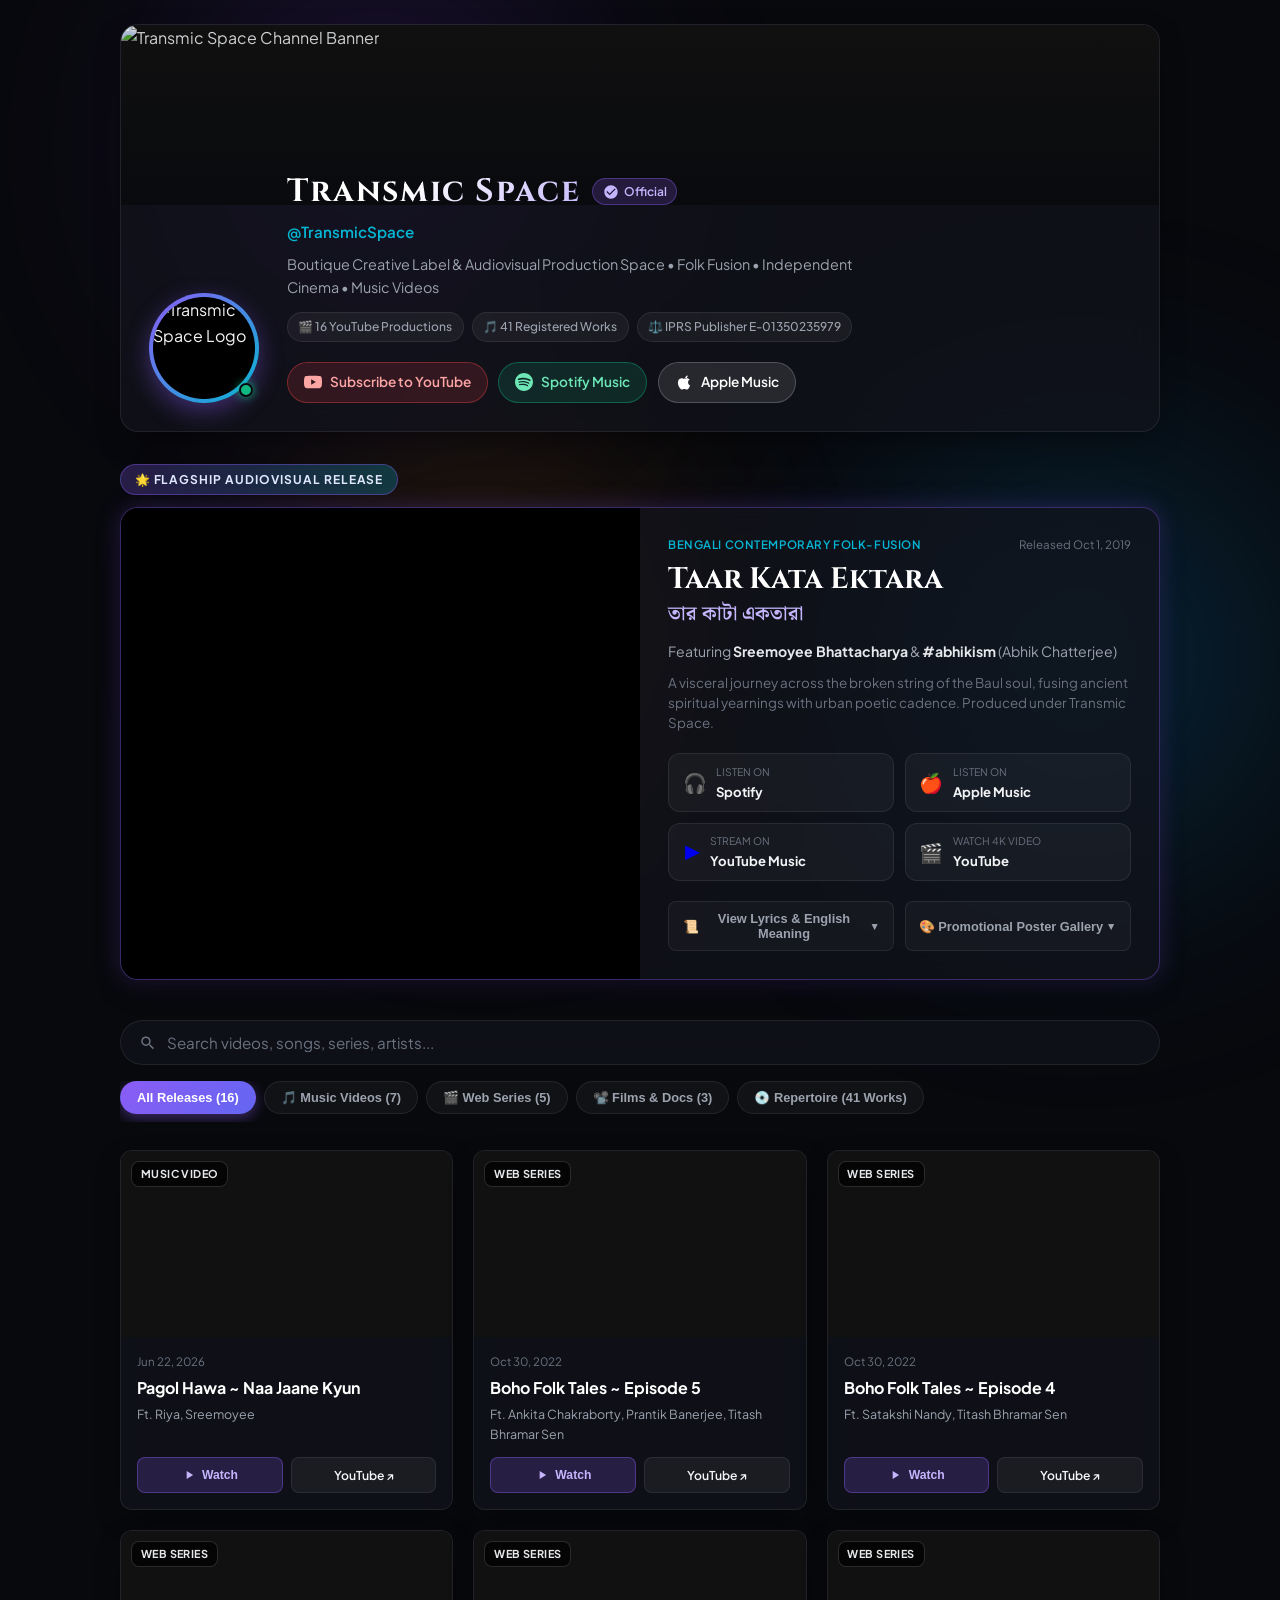
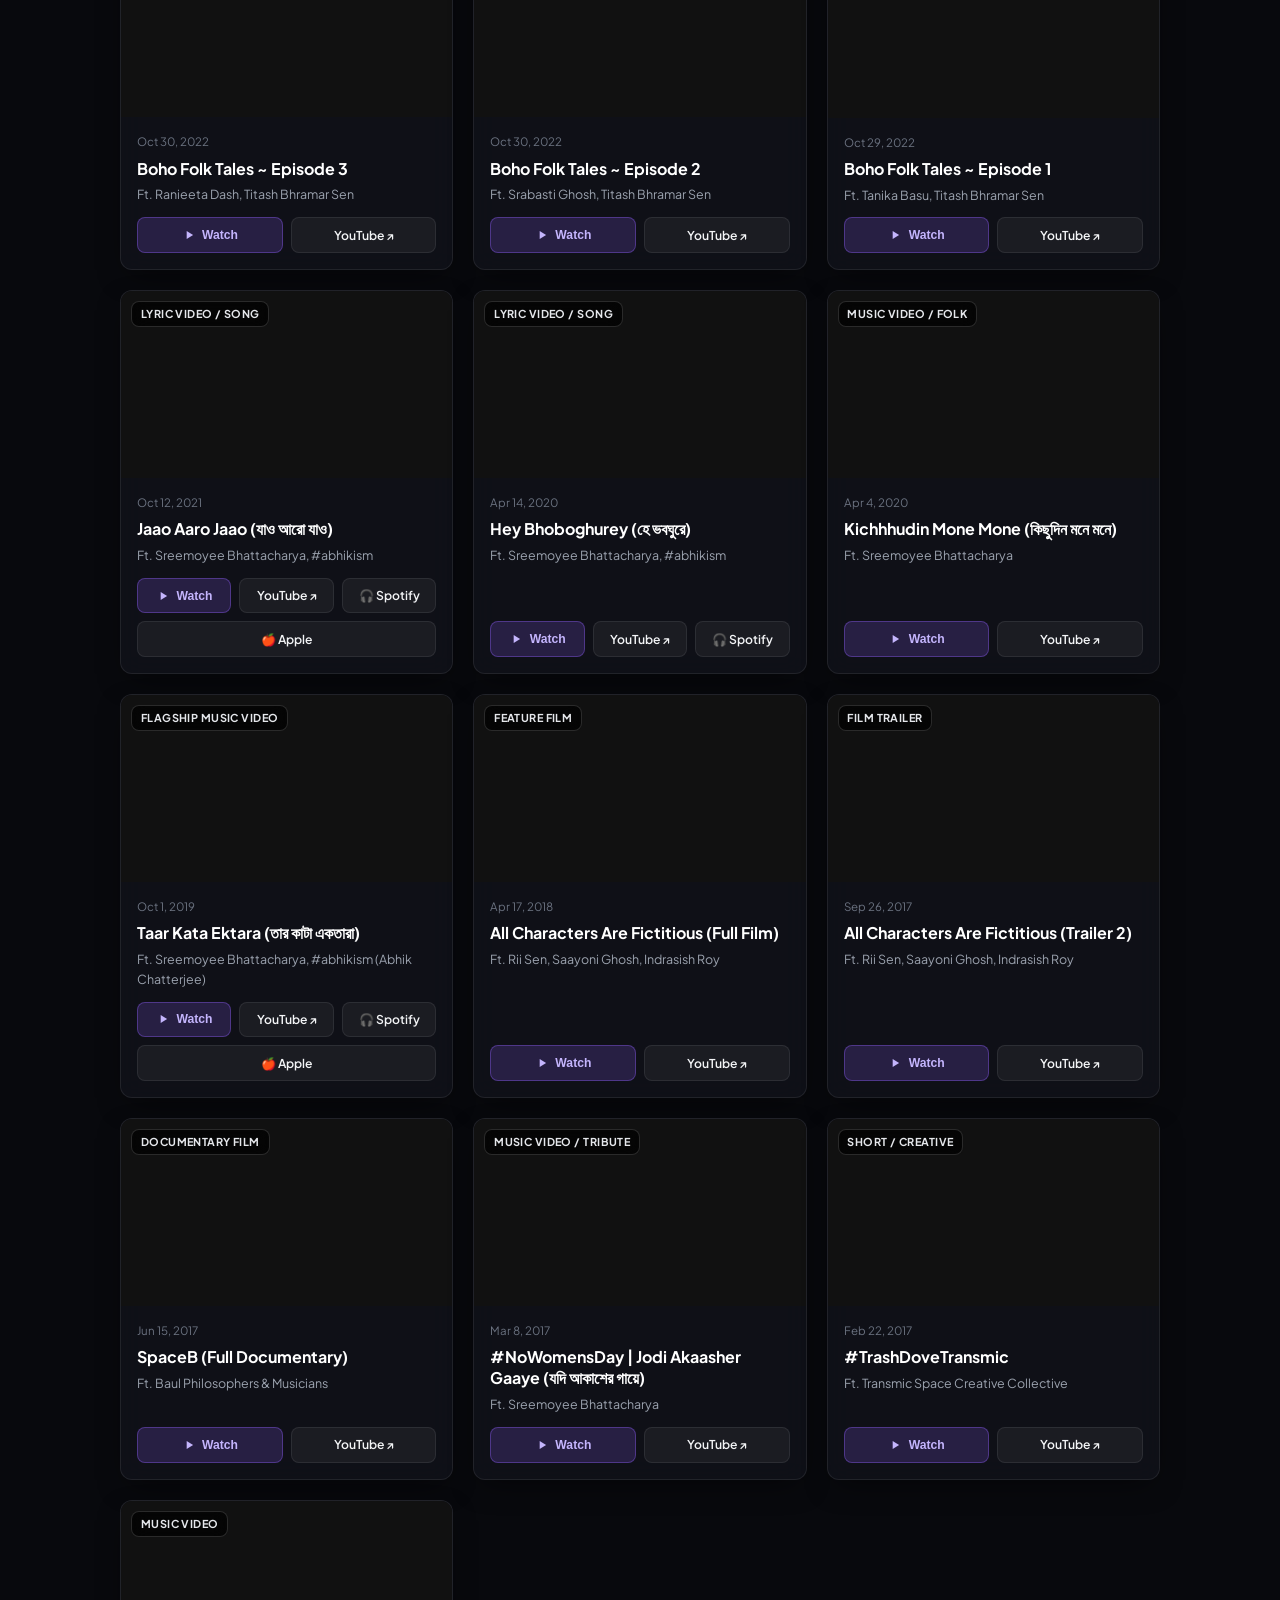
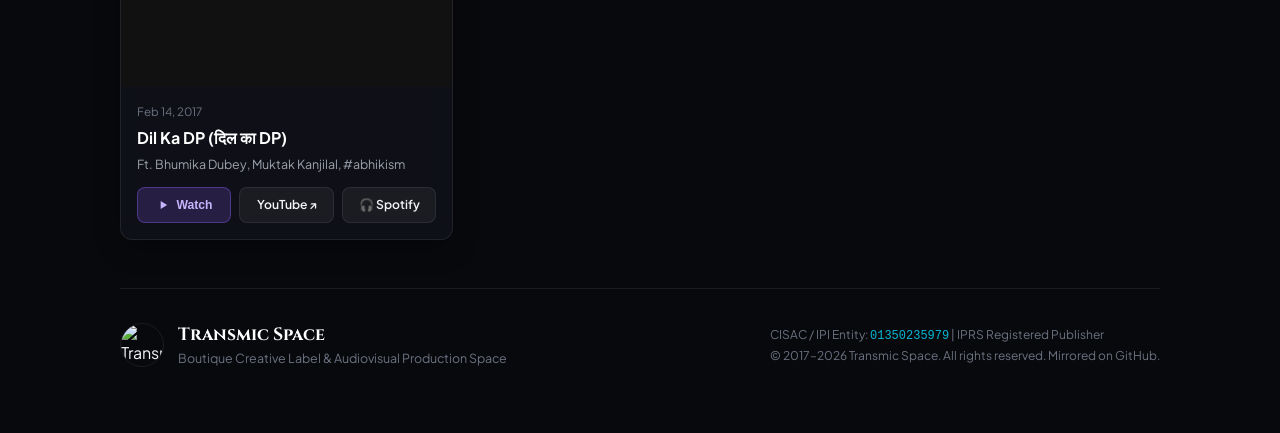
==== 04_LINKTREE/index.html @ 199c23d9 "feat(transmic): initialize Transmic Space repository with catalog database, documentation, assets, a" ====
<!DOCTYPE html>
<html lang="en">
<head>
  <meta charset="UTF-8">
  <meta name="viewport" content="width=device-width, initial-scale=1.0">
  <title>Transmic Space — Official Creative Hub & Catalog</title>
  <meta name="description" content="Transmic Space official audiovisual hub, music videos, web series, and independent cinema. Home of Taar Kata Ektara, Boho Folk Tales, and folk-fusion productions.">
  
  <!-- OpenGraph / Social Media -->
  <meta property="og:type" content="website">
  <meta property="og:title" content="Transmic Space — Official Creative Hub">
  <meta property="og:description" content="Audiovisual productions, folk-fusion music videos, web series, and independent cinema from Transmic Space.">
  <meta property="og:image" content="./03_ASSETS/03_IMAGES/Channel_Branding/transmic_space_banner.jpg">
  
  <!-- Favicon -->
  <link rel="icon" type="image/png" href="./03_ASSETS/03_IMAGES/Channel_Branding/transmic_space_logo.png">
  
  <!-- Fonts -->
  <link rel="preconnect" href="https://fonts.googleapis.com">
  <link rel="preconnect" href="https://fonts.gstatic.com" crossorigin>
  <link href="https://fonts.googleapis.com/css2?family=Plus+Jakarta+Sans:wght@300;400;500;600;700;800&family=Cinzel:wght@500;700;900&family=Noto+Serif+Bengali:wght@400;600;700&display=swap" rel="stylesheet">
  
  <!-- Styles -->
  <link rel="stylesheet" href="./style.css">
</head>
<body>
  <!-- Ambient background glow elements -->
  <div class="ambient-glow glow-1"></div>
  <div class="ambient-glow glow-2"></div>
  <div class="ambient-glow glow-3"></div>

  <div class="page-wrapper">
    <!-- Top Channel Banner -->
    <header class="channel-header">
      <div class="banner-container">
        <img src="./03_ASSETS/03_IMAGES/Channel_Branding/transmic_space_banner.jpg" alt="Transmic Space Channel Banner" class="banner-img">
        <div class="banner-overlay"></div>
      </div>
      
      <div class="profile-card">
        <div class="avatar-ring">
          <img src="./03_ASSETS/03_IMAGES/Channel_Branding/transmic_space_logo.png" alt="Transmic Space Logo" class="profile-avatar">
          <span class="pulse-indicator"></span>
        </div>
        
        <div class="profile-info">
          <div class="title-row">
            <h1 class="brand-title">Transmic Space</h1>
            <span class="verified-pill" title="Verified Creative Label">
              <svg viewBox="0 0 24 24" width="16" height="16" fill="currentColor">
                <path d="M12 2C6.48 2 2 6.48 2 12s4.48 10 10 10 10-4.48 10-10S17.52 2 12 2zm-2 15l-5-5 1.41-1.41L10 14.17l7.59-7.59L19 8l-9 9z"/>
              </svg>
              Official
            </span>
          </div>
          <p class="brand-handle">@TransmicSpace</p>
          <p class="brand-bio">
            Boutique Creative Label &amp; Audiovisual Production Space • Folk Fusion • Independent Cinema • Music Videos
          </p>
          
          <div class="badge-cluster">
            <span class="meta-chip">🎬 16 YouTube Productions</span>
            <span class="meta-chip">🎵 41 Registered Works</span>
            <span class="meta-chip">⚖️ IPRS Publisher E-01350235979</span>
          </div>

          <!-- Direct Channel Action Buttons -->
          <div class="quick-links">
            <a href="https://www.youtube.com/@TransmicSpace?sub_confirmation=1" target="_blank" rel="noopener" class="btn btn-yt">
              <svg viewBox="0 0 24 24" width="18" height="18" fill="currentColor">
                <path d="M23.498 6.186a3.016 3.016 0 0 0-2.122-2.136C19.505 3.545 12 3.545 12 3.545s-7.505 0-9.377.505A3.017 3.017 0 0 0 .502 6.186C0 8.07 0 12 0 12s0 3.93.502 5.814a3.016 3.016 0 0 0 2.122 2.136c1.871.505 9.376.505 9.376.505s7.505 0 9.377-.505a3.015 3.015 0 0 0 2.122-2.136C24 15.93 24 12 24 12s0-3.93-.502-5.814zM9.545 15.568V8.432L15.818 12l-6.273 3.568z"/>
              </svg>
              <span>Subscribe to YouTube</span>
            </a>
            <a href="https://open.spotify.com/album/1ZcM3i7tq3o5W8lV8lK0m1" target="_blank" rel="noopener" class="btn btn-spotify">
              <svg viewBox="0 0 24 24" width="18" height="18" fill="currentColor">
                <path d="M12 0C5.4 0 0 5.4 0 12s5.4 12 12 12 12-5.4 12-12S18.66 0 12 0zm5.521 17.34c-.24.359-.66.48-1.021.24-2.82-1.74-6.36-2.101-10.561-1.141-.418.122-.779-.179-.899-.539-.12-.421.18-.78.54-.9 4.56-1.021 8.52-.6 11.64 1.32.42.18.479.659.301 1.02zm1.44-3.3c-.301.42-.841.6-1.262.3-3.239-1.98-8.159-2.58-11.939-1.38-.479.12-1.02-.12-1.14-.6-.12-.48.12-1.021.6-1.141C9.6 9.9 15 10.561 18.72 12.84c.361.181.54.78.241 1.2zm.12-3.36C15.24 8.4 8.82 8.16 5.16 9.301c-.6.179-1.2-.181-1.38-.721-.18-.601.18-1.2.72-1.381 4.26-1.26 11.28-1.02 15.721 1.621.539.3.719 1.02.419 1.56-.299.421-1.02.599-1.559.3z"/>
              </svg>
              <span>Spotify Music</span>
            </a>
            <a href="https://music.apple.com/album/taar-kata-ektara-single/1476901844" target="_blank" rel="noopener" class="btn btn-apple">
              <svg viewBox="0 0 24 24" width="18" height="18" fill="currentColor">
                <path d="M18.71 19.5c-.83 1.24-1.71 2.45-3.05 2.47-1.34.03-1.77-.79-3.29-.79-1.53 0-2 .77-3.27.82-1.31.05-2.3-1.32-3.14-2.53C4.25 17 2.94 12.45 4.7 9.39c.87-1.52 2.43-2.48 4.12-2.51 1.28-.02 2.5.87 3.29.87.78 0 2.26-1.07 3.81-.91.65.03 2.47.26 3.64 1.98-.09.06-2.17 1.28-2.15 3.81.03 3.02 2.65 4.03 2.68 4.04-.03.07-.42 1.44-1.38 2.83M15.97 6.37c.63-.76 1.05-1.83.93-2.89-.91.04-2.01.61-2.66 1.37-.58.67-1.09 1.76-.95 2.8 1.02.08 2.05-.52 2.68-1.28z"/>
              </svg>
              <span>Apple Music</span>
            </a>
          </div>
        </div>
      </div>
    </header>

    <!-- Flagship Spotlight: Taar Kata Ektara -->
    <section class="spotlight-section">
      <div class="section-label">
        <span class="spotlight-tag">🌟 FLAGSHIP AUDIOVISUAL RELEASE</span>
      </div>
      
      <div class="spotlight-card">
        <div class="spotlight-video-pane">
          <div class="video-embed-wrapper">
            <iframe 
              src="https://www.youtube.com/embed/_PXjXY4ZAB8?enablejsapi=1&origin=https://se7enxt.github.io" 
              title="Taar Kata Ektara Official Video" 
              frameborder="0" 
              allow="accelerometer; autoplay; clipboard-write; encrypted-media; gyroscope; picture-in-picture; web-share" 
              allowfullscreen>
            </iframe>
          </div>
        </div>
        
        <div class="spotlight-content">
          <div class="spotlight-header">
            <span class="genre-pill">Bengali Contemporary Folk-Fusion</span>
            <span class="date-chip">Released Oct 1, 2019</span>
          </div>
          <h2 class="spotlight-title">Taar Kata Ektara</h2>
          <h3 class="spotlight-sub-bengali">তার কাটা একতারা</h3>
          <p class="spotlight-artists">
            Featuring <strong>Sreemoyee Bhattacharya</strong> &amp; <strong>#abhikism</strong> (Abhik Chatterjee)
          </p>
          <p class="spotlight-desc">
            A visceral journey across the broken string of the Baul soul, fusing ancient spiritual yearnings with urban poetic cadence. Produced under Transmic Space.
          </p>
          
          <!-- DSP Buttons Grid -->
          <div class="dsp-grid">
            <a href="https://open.spotify.com/album/1ZcM3i7tq3o5W8lV8lK0m1" target="_blank" rel="noopener" class="dsp-btn dsp-spotify">
              <span class="dsp-icon">🎧</span>
              <div class="dsp-text">
                <span class="dsp-action">Listen on</span>
                <span class="dsp-name">Spotify</span>
              </div>
            </a>
            <a href="https://music.apple.com/album/taar-kata-ektara-single/1476901844" target="_blank" rel="noopener" class="dsp-btn dsp-apple">
              <span class="dsp-icon">🍎</span>
              <div class="dsp-text">
                <span class="dsp-action">Listen on</span>
                <span class="dsp-name">Apple Music</span>
              </div>
            </a>
            <a href="https://music.youtube.com/watch?v=_PXjXY4ZAB8" target="_blank" rel="noopener" class="dsp-btn dsp-ytmusic">
              <span class="dsp-icon">▶️</span>
              <div class="dsp-text">
                <span class="dsp-action">Stream on</span>
                <span class="dsp-name">YouTube Music</span>
              </div>
            </a>
            <a href="https://www.youtube.com/watch?v=_PXjXY4ZAB8" target="_blank" rel="noopener" class="dsp-btn dsp-video">
              <span class="dsp-icon">🎬</span>
              <div class="dsp-text">
                <span class="dsp-action">Watch 4K Video</span>
                <span class="dsp-name">YouTube</span>
              </div>
            </a>
          </div>

          <!-- Collapsible Drawers (Lyrics & Poster Art) -->
          <div class="interactive-toggles">
            <button class="toggle-btn" id="btn-toggle-lyrics" onclick="toggleLyrics()">
              <span class="toggle-icon">📜</span>
              <span>View Lyrics &amp; English Meaning</span>
              <span class="chevron">▼</span>
            </button>
            <button class="toggle-btn" id="btn-toggle-gallery" onclick="toggleGallery()">
              <span class="toggle-icon">🎨</span>
              <span>Promotional Poster Gallery</span>
              <span class="chevron">▼</span>
            </button>
          </div>

          <!-- Lyrics Drawer Content -->
          <div class="drawer-content" id="lyrics-drawer">
            <div class="lyrics-grid">
              <div class="lyrics-col">
                <h4>Original Bengali</h4>
                <p class="lyrics-verse">
                  বুকের ভেতর চিনচিন করে<br>
                  আমার আর কি বা করার আছে<br>
                  শুকনো বাতাস উড়ে এসে<br>
                  বসেছে আমার জানলার কাছে
                </p>
                <p class="lyrics-verse">
                  একলা আকাশ একলা আমি<br>
                  একলা নদীর চরে<br>
                  তার কাটা এক একতারা<br>
                  সুরে সুরে গান করে
                </p>
                <p class="lyrics-verse">
                  চোখের কোণে ধুলো জমে<br>
                  মনের ঘরে কান্না<br>
                  অপেক্ষাতে দিন কেটে যায়<br>
                  কেউ তো ফিরে আর এলো না<br>
                  শহুরে ভিড়ে হারিয়ে গেছি<br>
                  নিজের ছায়া নিজেই খুঁজি<br>
                  ভুল সুরের এই নাট্যমঞ্চে<br>
                  সত্যি মিথ্যা কোথায় বুঝি
                </p>
                <p class="lyrics-verse">
                  তার ছিঁড়েছে সুর তো আছে<br>
                  মন বাউলের গান<br>
                  দূর দিগন্তে মিলিয়ে যায়<br>
                  ভাঙা বুকের টান
                </p>
              </div>
              <div class="lyrics-col">
                <h4>English Translation</h4>
                <p class="lyrics-verse">
                  There is a sharp, subtle ache inside my chest,<br>
                  What more can I possibly do?<br>
                  A dry breeze comes blowing in,<br>
                  And settles beside my window sill.
                </p>
                <p class="lyrics-verse">
                  The lonely sky, and lonely me,<br>
                  Alone upon the riverbank.<br>
                  A broken-stringed ektara<br>
                  Still pours out melodies in song.
                </p>
                <p class="lyrics-verse">
                  Dust gathers in the corners of my eyes,<br>
                  Weeping resides within the chamber of the mind.<br>
                  Days pass in endless waiting,<br>
                  Yet no one ever returns.<br>
                  Lost inside the urban rush,<br>
                  Searching for my own lingering shadow,<br>
                  On this stage of dissonant notes,<br>
                  How can I tell what is real from what is illusion?
                </p>
                <p class="lyrics-verse">
                  The string has snapped, yet the resonance endures,<br>
                  The song of the wanderer soul inside.<br>
                  Melts into the distant horizon,<br>
                  The eternal yearning of a fractured heart.
                </p>
              </div>
            </div>
          </div>

          <!-- Poster Gallery Drawer Content -->
          <div class="drawer-content" id="gallery-drawer">
            <div class="posters-grid">
              <div class="poster-item">
                <img src="./03_ASSETS/03_IMAGES/Taar_Kata_Ektara/poster_crimson_noir.png" alt="Crimson Noir Master Edition" onclick="openLightbox(this.src)">
                <span>Crimson Noir Master</span>
              </div>
              <div class="poster-item">
                <img src="./03_ASSETS/03_IMAGES/Taar_Kata_Ektara/poster_silver_mist.png" alt="Silver Mist Edition" onclick="openLightbox(this.src)">
                <span>Silver Mist Edition</span>
              </div>
              <div class="poster-item">
                <img src="./03_ASSETS/03_IMAGES/Taar_Kata_Ektara/poster_minimalist_a24.png" alt="Minimalist A24 Edition" onclick="openLightbox(this.src)">
                <span>Minimalist A24 Edition</span>
              </div>
            </div>
          </div>
        </div>
      </div>
    </section>

    <!-- Master Catalog Hub Section -->
    <main class="catalog-section">
      <div class="catalog-controls">
        <div class="search-box">
          <svg viewBox="0 0 24 24" width="18" height="18" fill="currentColor">
            <path d="M15.5 14h-.79l-.28-.27A6.471 6.471 0 0 0 16 9.5 6.5 6.5 0 1 0 9.5 16c1.61 0 3.09-.59 4.23-1.57l.27.28v.79l5 4.99L20.49 19l-4.99-5zm-6 0C7.01 14 5 11.99 5 9.5S7.01 5 9.5 5 14 7.01 14 9.5 11.99 14 9.5 14z"/>
          </svg>
          <input type="text" id="searchInput" placeholder="Search videos, songs, series, artists..." oninput="handleSearch()">
        </div>
        
        <div class="filter-tabs" id="filterTabs">
          <button class="filter-tab active" data-filter="all" onclick="setFilter('all')">All Releases (16)</button>
          <button class="filter-tab" data-filter="Music Videos" onclick="setFilter('Music Videos')">🎵 Music Videos (7)</button>
          <button class="filter-tab" data-filter="Web Series" onclick="setFilter('Web Series')">🎬 Web Series (5)</button>
          <button class="filter-tab" data-filter="Films & Documentaries" onclick="setFilter('Films & Documentaries')">📽️ Films &amp; Docs (3)</button>
          <button class="filter-tab" data-filter="Publishing Repertoire" onclick="setFilter('Publishing Repertoire')">💿 Repertoire (41 Works)</button>
        </div>
      </div>

      <!-- Video Grid Container -->
      <div class="cards-grid" id="releasesGrid">
        <!-- Rendered via JavaScript -->
      </div>
    </main>

    <!-- Footer -->
    <footer class="site-footer">
      <div class="footer-content">
        <div class="footer-brand">
          <img src="./03_ASSETS/03_IMAGES/Channel_Branding/transmic_space_logo.png" alt="Transmic Space" class="footer-logo">
          <div>
            <h3>Transmic Space</h3>
            <p>Boutique Creative Label &amp; Audiovisual Production Space</p>
          </div>
        </div>
        <div class="footer-legal">
          <p>CISAC / IPI Entity: <code>01350235979</code> | IPRS Registered Publisher</p>
          <p>© 2017–2026 Transmic Space. All rights reserved. Mirrored on GitHub.</p>
        </div>
      </div>
    </footer>
  </div>

  <!-- Video Modal / Lightbox -->
  <div class="video-modal" id="videoModal" onclick="closeModal(event)">
    <div class="modal-dialog">
      <button class="modal-close" onclick="closeModalForce()">&times;</button>
      <div class="modal-embed" id="modalEmbed">
        <!-- Iframe injected here -->
      </div>
      <div class="modal-meta" id="modalMeta"></div>
    </div>
  </div>

  <!-- Image Lightbox Modal -->
  <div class="image-modal" id="imageModal" onclick="closeImageModal()">
    <img id="imageModalTarget" src="" alt="Enlarged Artwork">
  </div>

  <!-- Scripts -->
  <script src="./catalog_data.js"></script>
  <script src="./app.js"></script>
</body>
</html>
---- 04_LINKTREE/style.css ----
/* ==========================================================================
   Transmic Space — Master Stylesheet
   Modern Glassmorphism & Cyber-Indie Visual Language
   ========================================================================== */

:root {
  --bg-deep: #08090d;
  --bg-card: rgba(18, 20, 29, 0.72);
  --bg-card-hover: rgba(26, 29, 43, 0.88);
  --border-subtle: rgba(255, 255, 255, 0.08);
  --border-glow: rgba(138, 92, 246, 0.35);
  
  --text-main: #f3f4f6;
  --text-muted: #9ca3af;
  --text-dim: #6b7280;
  
  --accent-purple: #8b5cf6;
  --accent-cyan: #06b6d4;
  --accent-amber: #f59e0b;
  --accent-red: #ef4444;
  --accent-emerald: #10b981;
  
  --radius-lg: 18px;
  --radius-md: 12px;
  --radius-sm: 8px;
  --radius-full: 9999px;
  
  --shadow-card: 0 10px 30px -10px rgba(0, 0, 0, 0.6);
  --shadow-glow: 0 0 25px rgba(139, 92, 246, 0.25);
  --transition: all 0.25s cubic-bezier(0.16, 1, 0.3, 1);
}

* {
  box-sizing: border-box;
  margin: 0;
  padding: 0;
}

body {
  font-family: 'Plus Jakarta Sans', -apple-system, BlinkMacSystemFont, 'Segoe UI', Roboto, sans-serif;
  background-color: var(--bg-deep);
  color: var(--text-main);
  line-height: 1.6;
  min-height: 100vh;
  position: relative;
  overflow-x: hidden;
  -webkit-font-smoothing: antialiased;
}

/* Ambient Background Aura Lights */
.ambient-glow {
  position: fixed;
  border-radius: 50%;
  filter: blur(120px);
  pointer-events: none;
  z-index: 0;
  opacity: 0.35;
}

.glow-1 {
  width: 500px;
  height: 500px;
  background: radial-gradient(circle, #7c3aed 0%, transparent 70%);
  top: -100px;
  left: 10%;
}

.glow-2 {
  width: 600px;
  height: 600px;
  background: radial-gradient(circle, #0284c7 0%, transparent 70%);
  top: 40%;
  right: -100px;
}

.glow-3 {
  width: 450px;
  height: 450px;
  background: radial-gradient(circle, #d97706 0%, transparent 70%);
  bottom: 5%;
  left: 20%;
}

/* Page Layout Wrapper */
.page-wrapper {
  position: relative;
  z-index: 1;
  max-width: 1080px;
  margin: 0 auto;
  padding: 1.5rem 1.25rem 4rem 1.25rem;
}

/* Header & Banner */
.channel-header {
  margin-bottom: 2rem;
  border-radius: var(--radius-lg);
  overflow: hidden;
  background: var(--bg-card);
  border: 1px solid var(--border-subtle);
  box-shadow: var(--shadow-card);
  backdrop-filter: blur(16px);
}

.banner-container {
  position: relative;
  width: 100%;
  height: 180px;
  overflow: hidden;
  background: #111;
}

.banner-img {
  width: 100%;
  height: 100%;
  object-fit: cover;
  object-position: center;
}

.banner-overlay {
  position: absolute;
  inset: 0;
  background: linear-gradient(180deg, rgba(8,9,13,0.1) 0%, rgba(8,9,13,0.85) 100%);
}

.profile-card {
  padding: 0 1.75rem 1.75rem 1.75rem;
  margin-top: -55px;
  position: relative;
  display: flex;
  flex-direction: column;
  align-items: center;
  text-align: center;
}

@media (min-width: 768px) {
  .profile-card {
    flex-direction: row;
    text-align: left;
    align-items: flex-end;
    gap: 1.75rem;
  }
}

.avatar-ring {
  position: relative;
  width: 110px;
  height: 110px;
  border-radius: 50%;
  padding: 4px;
  background: linear-gradient(135deg, var(--accent-purple), var(--accent-cyan));
  box-shadow: 0 8px 24px rgba(139, 92, 246, 0.4);
  flex-shrink: 0;
}

.profile-avatar {
  width: 100%;
  height: 100%;
  border-radius: 50%;
  object-fit: cover;
  background: #000;
  display: block;
}

.pulse-indicator {
  position: absolute;
  bottom: 6px;
  right: 6px;
  width: 14px;
  height: 14px;
  background-color: var(--accent-emerald);
  border: 2px solid var(--bg-deep);
  border-radius: 50%;
  box-shadow: 0 0 10px var(--accent-emerald);
}

.profile-info {
  flex-grow: 1;
  margin-top: 1rem;
}

.title-row {
  display: flex;
  align-items: center;
  justify-content: center;
  gap: 0.75rem;
  flex-wrap: wrap;
}

@media (min-width: 768px) {
  .title-row {
    justify-content: flex-start;
  }
}

.brand-title {
  font-family: 'Cinzel', serif;
  font-size: 2rem;
  font-weight: 700;
  letter-spacing: 0.05em;
  background: linear-gradient(135deg, #ffffff 40%, #c4b5fd 100%);
  -webkit-background-clip: text;
  -webkit-text-fill-color: transparent;
}

.verified-pill {
  display: inline-flex;
  align-items: center;
  gap: 0.3rem;
  background: rgba(139, 92, 246, 0.2);
  color: #c4b5fd;
  border: 1px solid rgba(139, 92, 246, 0.4);
  padding: 0.2rem 0.6rem;
  border-radius: var(--radius-full);
  font-size: 0.75rem;
  font-weight: 600;
}

.brand-handle {
  color: var(--accent-cyan);
  font-size: 0.95rem;
  font-weight: 600;
  margin-top: 0.2rem;
}

.brand-bio {
  color: var(--text-muted);
  font-size: 0.9rem;
  margin-top: 0.5rem;
  max-width: 600px;
}

.badge-cluster {
  display: flex;
  flex-wrap: wrap;
  gap: 0.5rem;
  margin-top: 0.85rem;
  justify-content: center;
}

@media (min-width: 768px) {
  .badge-cluster {
    justify-content: flex-start;
  }
}

.meta-chip {
  background: rgba(255, 255, 255, 0.05);
  border: 1px solid var(--border-subtle);
  color: var(--text-muted);
  padding: 0.25rem 0.65rem;
  border-radius: var(--radius-full);
  font-size: 0.75rem;
  font-weight: 500;
}

/* Quick Action Links */
.quick-links {
  display: flex;
  flex-wrap: wrap;
  gap: 0.65rem;
  margin-top: 1.25rem;
  justify-content: center;
}

@media (min-width: 768px) {
  .quick-links {
    justify-content: flex-start;
  }
}

.btn {
  display: inline-flex;
  align-items: center;
  gap: 0.5rem;
  padding: 0.55rem 1rem;
  border-radius: var(--radius-full);
  font-size: 0.85rem;
  font-weight: 600;
  text-decoration: none;
  cursor: pointer;
  transition: var(--transition);
  border: 1px solid transparent;
}

.btn-yt {
  background: rgba(239, 68, 68, 0.15);
  color: #fca5a5;
  border-color: rgba(239, 68, 68, 0.4);
}
.btn-yt:hover {
  background: #dc2626;
  color: #fff;
  box-shadow: 0 0 16px rgba(220, 38, 38, 0.4);
  transform: translateY(-2px);
}

.btn-spotify {
  background: rgba(16, 185, 129, 0.15);
  color: #6ee7b7;
  border-color: rgba(16, 185, 129, 0.4);
}
.btn-spotify:hover {
  background: #10b981;
  color: #000;
  box-shadow: 0 0 16px rgba(16, 185, 129, 0.4);
  transform: translateY(-2px);
}

.btn-apple {
  background: rgba(255, 255, 255, 0.1);
  color: #ffffff;
  border-color: rgba(255, 255, 255, 0.2);
}
.btn-apple:hover {
  background: #ffffff;
  color: #000;
  box-shadow: 0 0 16px rgba(255, 255, 255, 0.3);
  transform: translateY(-2px);
}

/* ==========================================================================
   Flagship Spotlight Section
   ========================================================================== */
.spotlight-section {
  margin-bottom: 2.5rem;
}

.section-label {
  margin-bottom: 0.75rem;
}

.spotlight-tag {
  display: inline-block;
  background: linear-gradient(90deg, rgba(139, 92, 246, 0.25), rgba(6, 182, 212, 0.25));
  border: 1px solid rgba(139, 92, 246, 0.4);
  color: #e0e7ff;
  padding: 0.3rem 0.85rem;
  border-radius: var(--radius-full);
  font-size: 0.75rem;
  font-weight: 700;
  letter-spacing: 0.08em;
  text-transform: uppercase;
}

.spotlight-card {
  background: var(--bg-card);
  border: 1px solid var(--border-glow);
  border-radius: var(--radius-lg);
  overflow: hidden;
  box-shadow: var(--shadow-card), var(--shadow-glow);
  backdrop-filter: blur(16px);
  display: flex;
  flex-direction: column;
}

@media (min-width: 900px) {
  .spotlight-card {
    flex-direction: row;
  }
}

.spotlight-video-pane {
  flex: 1 1 50%;
  background: #000;
  display: flex;
  align-items: center;
}

.video-embed-wrapper {
  position: relative;
  width: 100%;
  padding-bottom: 56.25%; /* 16:9 Aspect Ratio */
  height: 0;
}

.video-embed-wrapper iframe {
  position: absolute;
  top: 0;
  left: 0;
  width: 100%;
  height: 100%;
  border: none;
}

.spotlight-content {
  flex: 1 1 50%;
  padding: 1.75rem;
  display: flex;
  flex-direction: column;
}

.spotlight-header {
  display: flex;
  justify-content: space-between;
  align-items: center;
  gap: 0.5rem;
  margin-bottom: 0.5rem;
}

.genre-pill {
  font-size: 0.72rem;
  font-weight: 600;
  color: var(--accent-cyan);
  text-transform: uppercase;
  letter-spacing: 0.05em;
}

.date-chip {
  font-size: 0.72rem;
  color: var(--text-dim);
}

.spotlight-title {
  font-family: 'Cinzel', serif;
  font-size: 1.85rem;
  font-weight: 700;
  color: #fff;
  line-height: 1.2;
}

.spotlight-sub-bengali {
  font-family: 'Noto Serif Bengali', serif;
  font-size: 1.25rem;
  color: #c4b5fd;
  margin-bottom: 0.65rem;
  font-weight: 600;
}

.spotlight-artists {
  font-size: 0.88rem;
  color: var(--text-muted);
  margin-bottom: 0.65rem;
}

.spotlight-artists strong {
  color: #e5e7eb;
}

.spotlight-desc {
  font-size: 0.84rem;
  color: var(--text-dim);
  margin-bottom: 1.25rem;
  line-height: 1.5;
}

/* DSP Grid in Spotlight */
.dsp-grid {
  display: grid;
  grid-template-columns: repeat(2, 1fr);
  gap: 0.65rem;
  margin-bottom: 1.25rem;
}

.dsp-btn {
  display: flex;
  align-items: center;
  gap: 0.6rem;
  padding: 0.6rem 0.85rem;
  border-radius: var(--radius-md);
  text-decoration: none;
  background: rgba(255, 255, 255, 0.04);
  border: 1px solid var(--border-subtle);
  transition: var(--transition);
}

.dsp-btn:hover {
  background: rgba(255, 255, 255, 0.09);
  border-color: rgba(255, 255, 255, 0.2);
  transform: translateY(-2px);
}

.dsp-icon {
  font-size: 1.2rem;
}

.dsp-text {
  display: flex;
  flex-direction: column;
}

.dsp-action {
  font-size: 0.65rem;
  color: var(--text-dim);
  text-transform: uppercase;
}

.dsp-name {
  font-size: 0.82rem;
  font-weight: 700;
  color: var(--text-main);
}

.dsp-spotify:hover { border-color: #10b981; }
.dsp-apple:hover { border-color: #f43f5e; }
.dsp-ytmusic:hover { border-color: #ef4444; }
.dsp-video:hover { border-color: #f59e0b; }

/* Interactive Toggles & Drawers */
.interactive-toggles {
  display: flex;
  gap: 0.65rem;
  flex-wrap: wrap;
  margin-top: auto;
}

.toggle-btn {
  flex: 1;
  display: inline-flex;
  align-items: center;
  justify-content: space-between;
  background: rgba(255, 255, 255, 0.03);
  border: 1px solid var(--border-subtle);
  color: var(--text-muted);
  padding: 0.55rem 0.85rem;
  border-radius: var(--radius-sm);
  font-size: 0.8rem;
  font-weight: 600;
  cursor: pointer;
  transition: var(--transition);
}

.toggle-btn:hover {
  background: rgba(255, 255, 255, 0.07);
  color: var(--text-main);
  border-color: var(--border-glow);
}

.toggle-btn.active {
  background: rgba(139, 92, 246, 0.15);
  color: #c4b5fd;
  border-color: rgba(139, 92, 246, 0.4);
}

.toggle-btn .chevron {
  font-size: 0.65rem;
  transition: transform 0.25s ease;
}

.toggle-btn.active .chevron {
  transform: rotate(180deg);
}

.drawer-content {
  display: none;
  margin-top: 1rem;
  padding: 1.25rem;
  background: rgba(10, 11, 16, 0.85);
  border-radius: var(--radius-md);
  border: 1px solid var(--border-subtle);
  animation: slideDown 0.3s ease;
}

.drawer-content.open {
  display: block;
}

@keyframes slideDown {
  from { opacity: 0; transform: translateY(-8px); }
  to { opacity: 1; transform: translateY(0); }
}

.lyrics-grid {
  display: grid;
  grid-template-columns: 1fr;
  gap: 1.5rem;
}

@media (min-width: 600px) {
  .lyrics-grid {
    grid-template-columns: 1fr 1fr;
  }
}

.lyrics-col h4 {
  font-size: 0.85rem;
  text-transform: uppercase;
  letter-spacing: 0.05em;
  color: var(--accent-cyan);
  margin-bottom: 0.75rem;
}

.lyrics-verse {
  font-size: 0.85rem;
  color: #e5e7eb;
  line-height: 1.7;
  margin-bottom: 1rem;
  font-family: 'Noto Serif Bengali', serif;
}

.lyrics-col:last-child .lyrics-verse {
  font-family: 'Plus Jakarta Sans', sans-serif;
  color: var(--text-muted);
}

/* Poster Gallery Grid */
.posters-grid {
  display: grid;
  grid-template-columns: repeat(3, 1fr);
  gap: 0.75rem;
}

.poster-item {
  display: flex;
  flex-direction: column;
  align-items: center;
  gap: 0.4rem;
  cursor: pointer;
}

.poster-item img {
  width: 100%;
  aspect-ratio: 4/5;
  object-fit: cover;
  border-radius: var(--radius-sm);
  border: 1px solid var(--border-subtle);
  transition: var(--transition);
}

.poster-item:hover img {
  transform: scale(1.04);
  border-color: var(--accent-purple);
  box-shadow: 0 6px 18px rgba(139, 92, 246, 0.4);
}

.poster-item span {
  font-size: 0.7rem;
  color: var(--text-dim);
  text-align: center;
}

/* ==========================================================================
   Catalog Controls & Filtering
   ========================================================================== */
.catalog-section {
  margin-bottom: 3rem;
}

.catalog-controls {
  margin-bottom: 1.75rem;
  display: flex;
  flex-direction: column;
  gap: 1rem;
}

.search-box {
  display: flex;
  align-items: center;
  gap: 0.65rem;
  background: var(--bg-card);
  border: 1px solid var(--border-subtle);
  padding: 0.75rem 1.15rem;
  border-radius: var(--radius-full);
  backdrop-filter: blur(12px);
  color: var(--text-dim);
  transition: var(--transition);
}

.search-box:focus-within {
  border-color: var(--accent-purple);
  box-shadow: 0 0 20px rgba(139, 92, 246, 0.25);
  color: var(--accent-purple);
}

.search-box input {
  background: transparent;
  border: none;
  outline: none;
  color: var(--text-main);
  font-size: 0.95rem;
  width: 100%;
  font-family: inherit;
}

.search-box input::placeholder {
  color: var(--text-dim);
}

.filter-tabs {
  display: flex;
  gap: 0.5rem;
  overflow-x: auto;
  padding-bottom: 0.5rem;
  scrollbar-width: thin;
}

.filter-tab {
  white-space: nowrap;
  background: rgba(255, 255, 255, 0.04);
  border: 1px solid var(--border-subtle);
  color: var(--text-muted);
  padding: 0.5rem 1rem;
  border-radius: var(--radius-full);
  font-size: 0.8rem;
  font-weight: 600;
  cursor: pointer;
  transition: var(--transition);
}

.filter-tab:hover {
  background: rgba(255, 255, 255, 0.09);
  color: #fff;
}

.filter-tab.active {
  background: linear-gradient(135deg, var(--accent-purple), #6366f1);
  color: #fff;
  border-color: transparent;
  box-shadow: 0 4px 14px rgba(139, 92, 246, 0.4);
}

/* ==========================================================================
   Releases Cards Grid
   ========================================================================== */
.cards-grid {
  display: grid;
  grid-template-columns: 1fr;
  gap: 1.25rem;
}

@media (min-width: 640px) {
  .cards-grid {
    grid-template-columns: repeat(2, 1fr);
  }
}

@media (min-width: 960px) {
  .cards-grid {
    grid-template-columns: repeat(3, 1fr);
  }
}

.release-card {
  background: var(--bg-card);
  border: 1px solid var(--border-subtle);
  border-radius: var(--radius-md);
  overflow: hidden;
  box-shadow: var(--shadow-card);
  backdrop-filter: blur(12px);
  display: flex;
  flex-direction: column;
  transition: var(--transition);
  position: relative;
}

.release-card:hover {
  transform: translateY(-4px);
  border-color: rgba(139, 92, 246, 0.4);
  box-shadow: 0 12px 30px rgba(0, 0, 0, 0.5), 0 0 20px rgba(139, 92, 246, 0.2);
}

.card-thumb-wrap {
  position: relative;
  width: 100%;
  aspect-ratio: 16/9;
  background: #111;
  overflow: hidden;
  cursor: pointer;
}

.card-thumb {
  width: 100%;
  height: 100%;
  object-fit: cover;
  transition: transform 0.4s ease;
}

.release-card:hover .card-thumb {
  transform: scale(1.05);
}

.play-overlay {
  position: absolute;
  inset: 0;
  background: rgba(0, 0, 0, 0.35);
  display: flex;
  align-items: center;
  justify-content: center;
  opacity: 0;
  transition: var(--transition);
}

.release-card:hover .play-overlay {
  opacity: 1;
}

.play-circle {
  width: 48px;
  height: 48px;
  background: rgba(139, 92, 246, 0.9);
  border-radius: 50%;
  display: flex;
  align-items: center;
  justify-content: center;
  color: #fff;
  box-shadow: 0 0 16px rgba(139, 92, 246, 0.6);
  transform: scale(0.9);
  transition: transform 0.2s ease;
}

.release-card:hover .play-circle {
  transform: scale(1);
}

.card-badge {
  position: absolute;
  top: 10px;
  left: 10px;
  background: rgba(0, 0, 0, 0.7);
  backdrop-filter: blur(8px);
  border: 1px solid rgba(255, 255, 255, 0.15);
  color: #e5e7eb;
  padding: 0.2rem 0.55rem;
  border-radius: var(--radius-sm);
  font-size: 0.68rem;
  font-weight: 700;
  text-transform: uppercase;
  letter-spacing: 0.04em;
}

.card-body {
  padding: 1rem;
  display: flex;
  flex-direction: column;
  flex-grow: 1;
}

.card-date {
  font-size: 0.72rem;
  color: var(--text-dim);
  margin-bottom: 0.35rem;
}

.card-title {
  font-size: 1rem;
  font-weight: 700;
  color: #ffffff;
  line-height: 1.35;
  margin-bottom: 0.4rem;
}

.card-artists {
  font-size: 0.78rem;
  color: var(--text-muted);
  margin-bottom: 0.75rem;
}

.card-actions {
  margin-top: auto;
  display: flex;
  gap: 0.5rem;
  flex-wrap: wrap;
}

.card-btn {
  flex: 1;
  display: inline-flex;
  align-items: center;
  justify-content: center;
  gap: 0.4rem;
  padding: 0.45rem 0.75rem;
  border-radius: var(--radius-sm);
  font-size: 0.76rem;
  font-weight: 600;
  text-decoration: none;
  cursor: pointer;
  transition: var(--transition);
  border: 1px solid var(--border-subtle);
  background: rgba(255, 255, 255, 0.05);
  color: var(--text-main);
}

.card-btn:hover {
  background: rgba(255, 255, 255, 0.12);
  border-color: rgba(255, 255, 255, 0.25);
}

.card-btn-primary {
  background: rgba(139, 92, 246, 0.2);
  border-color: rgba(139, 92, 246, 0.4);
  color: #c4b5fd;
}

.card-btn-primary:hover {
  background: var(--accent-purple);
  color: #fff;
  border-color: var(--accent-purple);
  box-shadow: 0 0 14px rgba(139, 92, 246, 0.4);
}

/* Repertoire Work Row (When Repertoire filter is active) */
.repertoire-list {
  display: flex;
  flex-direction: column;
  gap: 0.65rem;
  grid-column: 1 / -1;
}

.work-row {
  background: var(--bg-card);
  border: 1px solid var(--border-subtle);
  border-radius: var(--radius-md);
  padding: 0.85rem 1.25rem;
  display: flex;
  align-items: center;
  justify-content: space-between;
  gap: 1rem;
  transition: var(--transition);
}

.work-row:hover {
  border-color: var(--border-glow);
  background: var(--bg-card-hover);
  transform: translateX(4px);
}

.work-main {
  display: flex;
  align-items: center;
  gap: 1rem;
}

.work-id-pill {
  background: rgba(139, 92, 246, 0.15);
  color: #c4b5fd;
  border: 1px solid rgba(139, 92, 246, 0.3);
  padding: 0.2rem 0.5rem;
  border-radius: var(--radius-sm);
  font-size: 0.72rem;
  font-family: monospace;
  font-weight: 700;
}

.work-title-text {
  font-size: 0.95rem;
  font-weight: 700;
  color: #fff;
}

.work-sub {
  font-size: 0.75rem;
  color: var(--text-dim);
}

.work-meta {
  display: flex;
  align-items: center;
  gap: 0.75rem;
  flex-shrink: 0;
}

.share-pill {
  font-size: 0.72rem;
  background: rgba(16, 185, 129, 0.15);
  color: #6ee7b7;
  border: 1px solid rgba(16, 185, 129, 0.3);
  padding: 0.2rem 0.6rem;
  border-radius: var(--radius-full);
  font-weight: 600;
}

/* ==========================================================================
   Modals
   ========================================================================== */
.video-modal, .image-modal {
  position: fixed;
  inset: 0;
  background: rgba(0, 0, 0, 0.85);
  backdrop-filter: blur(12px);
  z-index: 1000;
  display: none;
  align-items: center;
  justify-content: center;
  padding: 1rem;
  animation: fadeIn 0.2s ease;
}

.video-modal.active, .image-modal.active {
  display: flex;
}

@keyframes fadeIn {
  from { opacity: 0; }
  to { opacity: 1; }
}

.modal-dialog {
  position: relative;
  width: 100%;
  max-width: 850px;
  background: #0f1118;
  border: 1px solid var(--border-glow);
  border-radius: var(--radius-lg);
  overflow: hidden;
  box-shadow: 0 20px 50px rgba(0, 0, 0, 0.8);
}

.modal-close {
  position: absolute;
  top: 10px;
  right: 14px;
  background: rgba(0, 0, 0, 0.6);
  border: 1px solid rgba(255, 255, 255, 0.2);
  color: #fff;
  width: 32px;
  height: 32px;
  border-radius: 50%;
  font-size: 1.25rem;
  cursor: pointer;
  z-index: 10;
  display: flex;
  align-items: center;
  justify-content: center;
  transition: var(--transition);
}

.modal-close:hover {
  background: #dc2626;
  border-color: #dc2626;
}

.modal-embed {
  position: relative;
  width: 100%;
  padding-bottom: 56.25%;
  height: 0;
}

.modal-embed iframe {
  position: absolute;
  top: 0;
  left: 0;
  width: 100%;
  height: 100%;
}

.modal-meta {
  padding: 1.25rem;
}

.image-modal img {
  max-width: 90vw;
  max-height: 90vh;
  border-radius: var(--radius-md);
  box-shadow: 0 10px 40px rgba(0, 0, 0, 0.9);
  border: 1px solid rgba(255, 255, 255, 0.15);
  cursor: pointer;
}

/* ==========================================================================
   Footer
   ========================================================================== */
.site-footer {
  margin-top: 3rem;
  padding-top: 2rem;
  border-top: 1px solid var(--border-subtle);
}

.footer-content {
  display: flex;
  flex-direction: column;
  gap: 1.25rem;
  align-items: center;
  text-align: center;
}

@media (min-width: 768px) {
  .footer-content {
    flex-direction: row;
    justify-content: space-between;
    text-align: left;
  }
}

.footer-brand {
  display: flex;
  align-items: center;
  gap: 0.85rem;
}

.footer-logo {
  width: 44px;
  height: 44px;
  border-radius: 50%;
  object-fit: cover;
  border: 1px solid var(--border-subtle);
}

.footer-brand h3 {
  font-family: 'Cinzel', serif;
  font-size: 1.1rem;
  color: #fff;
}

.footer-brand p {
  font-size: 0.78rem;
  color: var(--text-dim);
}

.footer-legal p {
  font-size: 0.75rem;
  color: var(--text-dim);
  line-height: 1.6;
}

.footer-legal code {
  color: var(--accent-cyan);
  font-family: monospace;
}
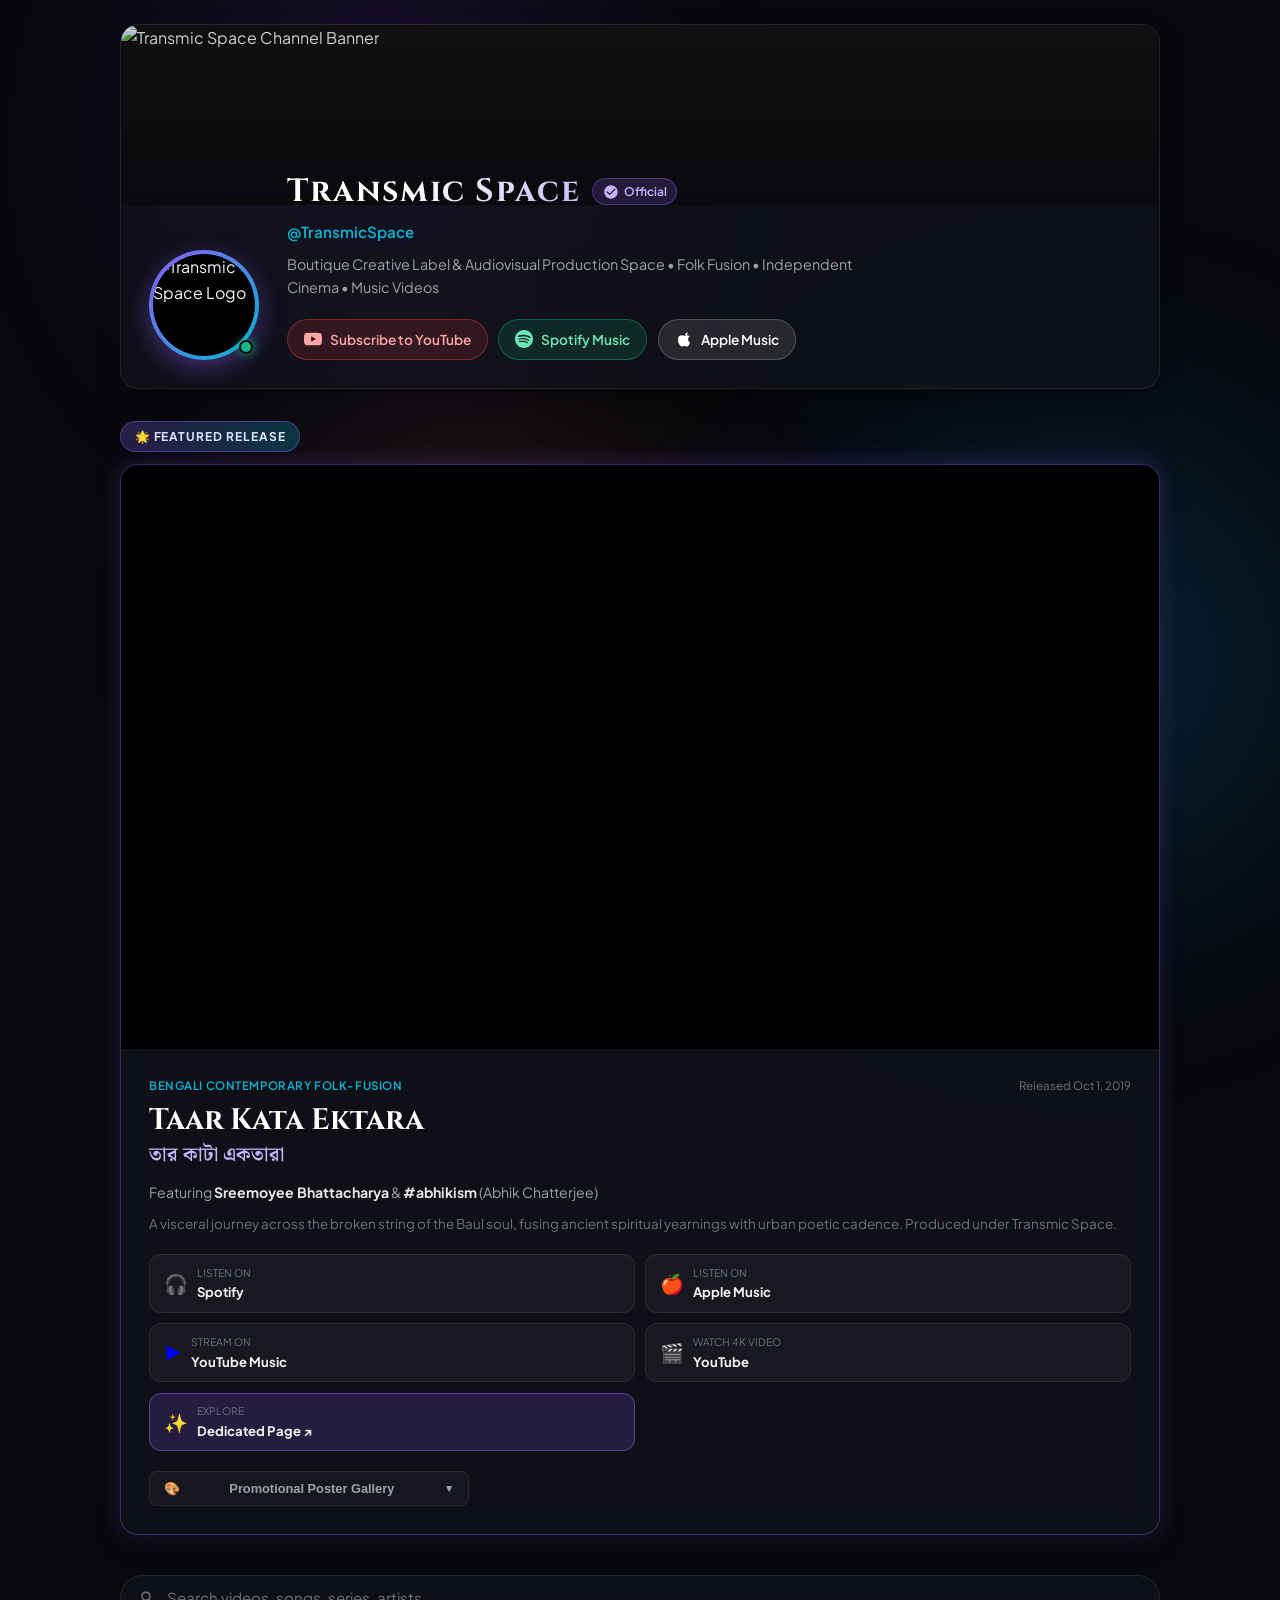
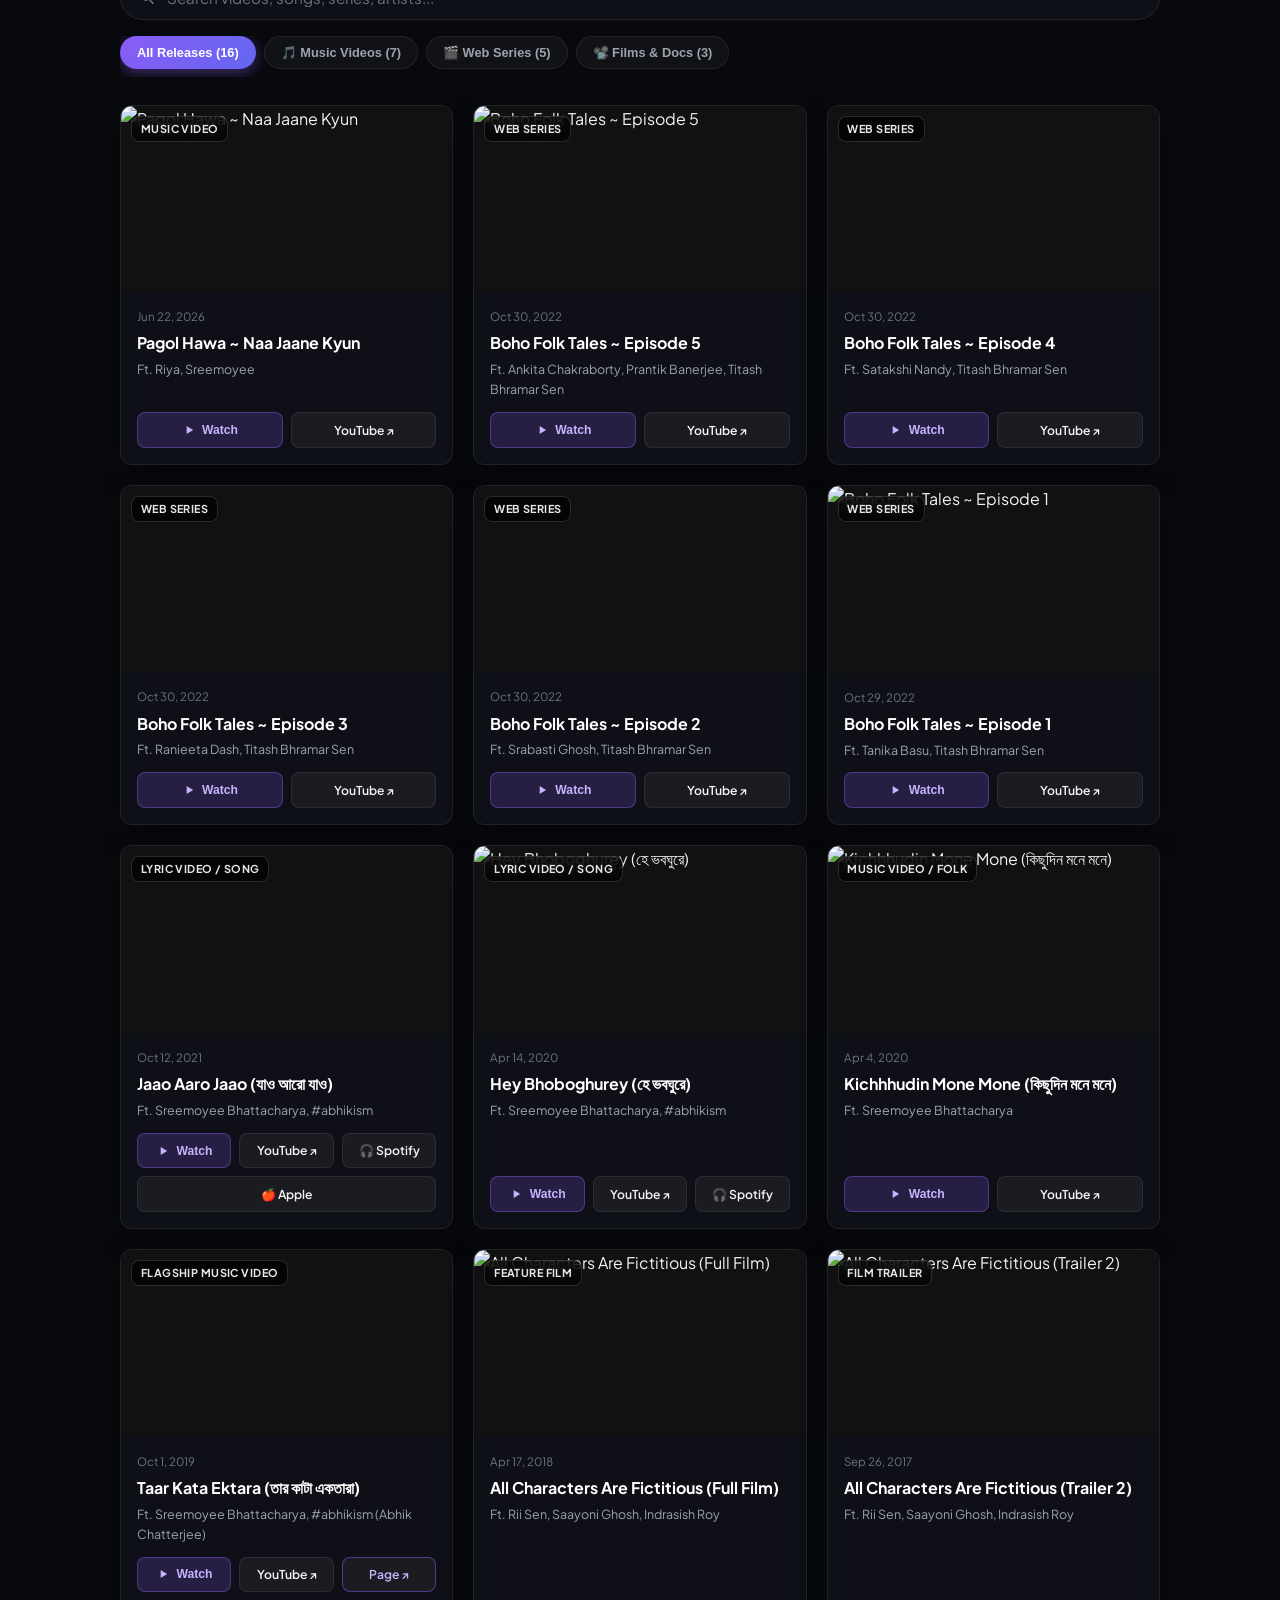
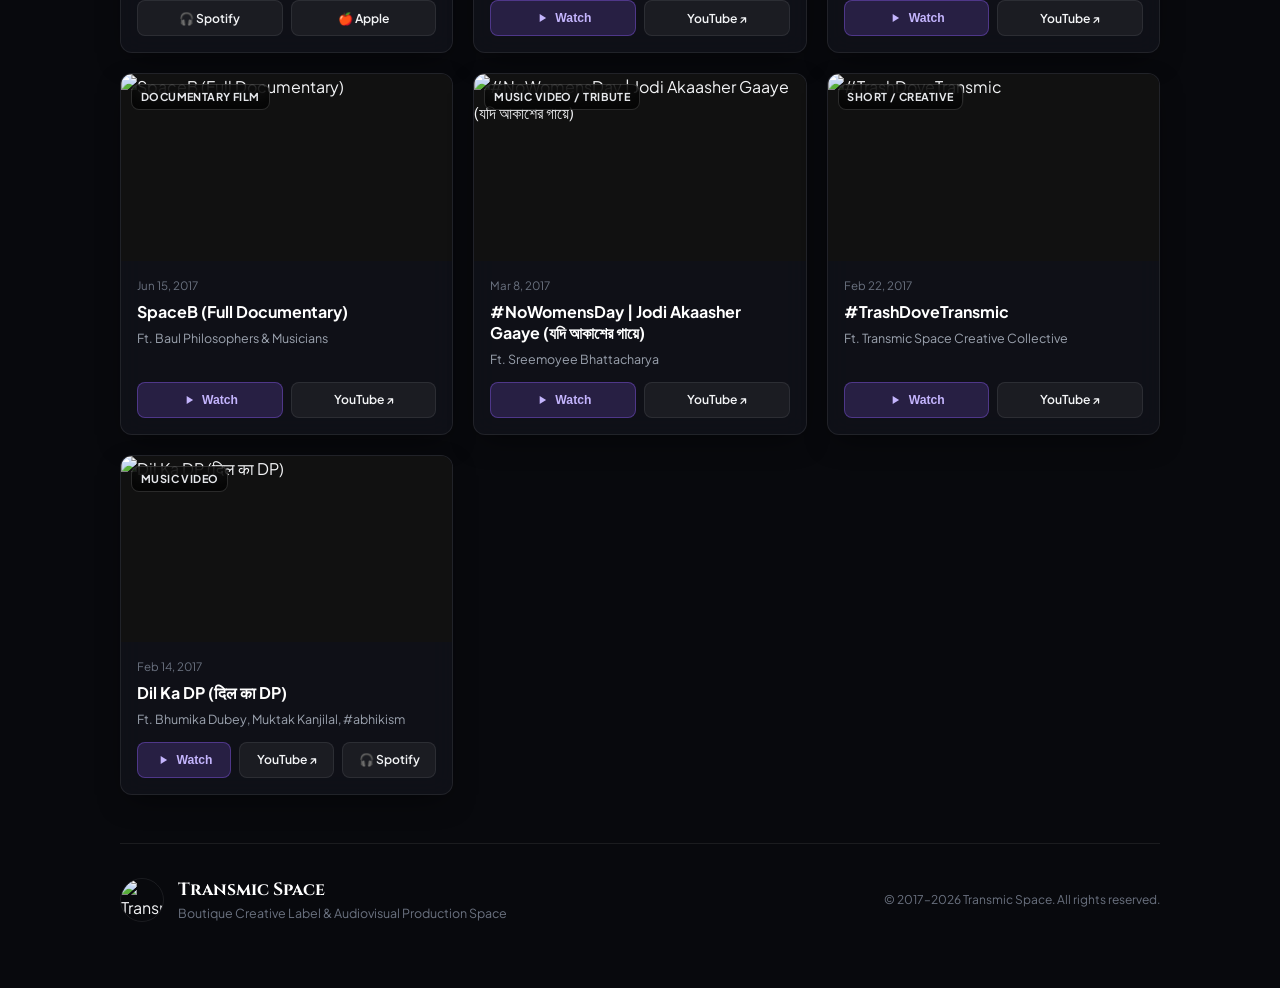
==== commit f0d1ad0c: "feat(ui): update layout to top-down horizontal cinema format, remove lyrics, add dedicated Taar Kata" ====
--- a/04_LINKTREE/index.html
+++ b/04_LINKTREE/index.html
@@ -56,14 +56,6 @@
           <p class="brand-handle">@TransmicSpace</p>
           <p class="brand-bio">
             Boutique Creative Label &amp; Audiovisual Production Space • Folk Fusion • Independent Cinema • Music Videos
-          </p>
-          
-          <div class="badge-cluster">
-            <span class="meta-chip">🎬 16 YouTube Productions</span>
-            <span class="meta-chip">🎵 41 Registered Works</span>
-            <span class="meta-chip">⚖️ IPRS Publisher E-01350235979</span>
-          </div>
-
           <!-- Direct Channel Action Buttons -->
           <div class="quick-links">
             <a href="https://www.youtube.com/@TransmicSpace?sub_confirmation=1" target="_blank" rel="noopener" class="btn btn-yt">
@@ -89,13 +81,13 @@
       </div>
     </header>
 
-    <!-- Flagship Spotlight: Taar Kata Ektara -->
+    <!-- Featured Spotlight: Taar Kata Ektara (Horizontal Top-Down Orientation) -->
     <section class="spotlight-section">
       <div class="section-label">
-        <span class="spotlight-tag">🌟 FLAGSHIP AUDIOVISUAL RELEASE</span>
+        <span class="spotlight-tag">🌟 FEATURED RELEASE</span>
       </div>
       
-      <div class="spotlight-card">
+      <div class="spotlight-card horizontal">
         <div class="spotlight-video-pane">
           <div class="video-embed-wrapper">
             <iframe 
@@ -122,7 +114,7 @@
             A visceral journey across the broken string of the Baul soul, fusing ancient spiritual yearnings with urban poetic cadence. Produced under Transmic Space.
           </p>
           
-          <!-- DSP Buttons Grid -->
+          <!-- DSP & Streaming Buttons Grid -->
           <div class="dsp-grid">
             <a href="https://open.spotify.com/album/1ZcM3i7tq3o5W8lV8lK0m1" target="_blank" rel="noopener" class="dsp-btn dsp-spotify">
               <span class="dsp-icon">🎧</span>
@@ -152,88 +144,22 @@
                 <span class="dsp-name">YouTube</span>
               </div>
             </a>
-          </div>
-
-          <!-- Collapsible Drawers (Lyrics & Poster Art) -->
+            <a href="./taar-kata-ektara/" class="dsp-btn dsp-dedicated" style="border-color: rgba(139, 92, 246, 0.5); background: rgba(139, 92, 246, 0.18);">
+              <span class="dsp-icon">✨</span>
+              <div class="dsp-text">
+                <span class="dsp-action">Explore</span>
+                <span class="dsp-name">Dedicated Page ↗</span>
+              </div>
+            </a>
+          </div>
+
+          <!-- Promotional Poster Gallery Toggle -->
           <div class="interactive-toggles">
-            <button class="toggle-btn" id="btn-toggle-lyrics" onclick="toggleLyrics()">
-              <span class="toggle-icon">📜</span>
-              <span>View Lyrics &amp; English Meaning</span>
-              <span class="chevron">▼</span>
-            </button>
-            <button class="toggle-btn" id="btn-toggle-gallery" onclick="toggleGallery()">
+            <button class="toggle-btn" id="btn-toggle-gallery" onclick="toggleGallery()" style="max-width: 320px;">
               <span class="toggle-icon">🎨</span>
               <span>Promotional Poster Gallery</span>
               <span class="chevron">▼</span>
             </button>
-          </div>
-
-          <!-- Lyrics Drawer Content -->
-          <div class="drawer-content" id="lyrics-drawer">
-            <div class="lyrics-grid">
-              <div class="lyrics-col">
-                <h4>Original Bengali</h4>
-                <p class="lyrics-verse">
-                  বুকের ভেতর চিনচিন করে<br>
-                  আমার আর কি বা করার আছে<br>
-                  শুকনো বাতাস উড়ে এসে<br>
-                  বসেছে আমার জানলার কাছে
-                </p>
-                <p class="lyrics-verse">
-                  একলা আকাশ একলা আমি<br>
-                  একলা নদীর চরে<br>
-                  তার কাটা এক একতারা<br>
-                  সুরে সুরে গান করে
-                </p>
-                <p class="lyrics-verse">
-                  চোখের কোণে ধুলো জমে<br>
-                  মনের ঘরে কান্না<br>
-                  অপেক্ষাতে দিন কেটে যায়<br>
-                  কেউ তো ফিরে আর এলো না<br>
-                  শহুরে ভিড়ে হারিয়ে গেছি<br>
-                  নিজের ছায়া নিজেই খুঁজি<br>
-                  ভুল সুরের এই নাট্যমঞ্চে<br>
-                  সত্যি মিথ্যা কোথায় বুঝি
-                </p>
-                <p class="lyrics-verse">
-                  তার ছিঁড়েছে সুর তো আছে<br>
-                  মন বাউলের গান<br>
-                  দূর দিগন্তে মিলিয়ে যায়<br>
-                  ভাঙা বুকের টান
-                </p>
-              </div>
-              <div class="lyrics-col">
-                <h4>English Translation</h4>
-                <p class="lyrics-verse">
-                  There is a sharp, subtle ache inside my chest,<br>
-                  What more can I possibly do?<br>
-                  A dry breeze comes blowing in,<br>
-                  And settles beside my window sill.
-                </p>
-                <p class="lyrics-verse">
-                  The lonely sky, and lonely me,<br>
-                  Alone upon the riverbank.<br>
-                  A broken-stringed ektara<br>
-                  Still pours out melodies in song.
-                </p>
-                <p class="lyrics-verse">
-                  Dust gathers in the corners of my eyes,<br>
-                  Weeping resides within the chamber of the mind.<br>
-                  Days pass in endless waiting,<br>
-                  Yet no one ever returns.<br>
-                  Lost inside the urban rush,<br>
-                  Searching for my own lingering shadow,<br>
-                  On this stage of dissonant notes,<br>
-                  How can I tell what is real from what is illusion?
-                </p>
-                <p class="lyrics-verse">
-                  The string has snapped, yet the resonance endures,<br>
-                  The song of the wanderer soul inside.<br>
-                  Melts into the distant horizon,<br>
-                  The eternal yearning of a fractured heart.
-                </p>
-              </div>
-            </div>
           </div>
 
           <!-- Poster Gallery Drawer Content -->
@@ -272,7 +198,6 @@
           <button class="filter-tab" data-filter="Music Videos" onclick="setFilter('Music Videos')">🎵 Music Videos (7)</button>
           <button class="filter-tab" data-filter="Web Series" onclick="setFilter('Web Series')">🎬 Web Series (5)</button>
           <button class="filter-tab" data-filter="Films & Documentaries" onclick="setFilter('Films & Documentaries')">📽️ Films &amp; Docs (3)</button>
-          <button class="filter-tab" data-filter="Publishing Repertoire" onclick="setFilter('Publishing Repertoire')">💿 Repertoire (41 Works)</button>
         </div>
       </div>
 
@@ -293,8 +218,7 @@
           </div>
         </div>
         <div class="footer-legal">
-          <p>CISAC / IPI Entity: <code>01350235979</code> | IPRS Registered Publisher</p>
-          <p>© 2017–2026 Transmic Space. All rights reserved. Mirrored on GitHub.</p>
+          <p>© 2017–2026 Transmic Space. All rights reserved.</p>
         </div>
       </div>
     </footer>
--- a/04_LINKTREE/style.css
+++ b/04_LINKTREE/style.css
@@ -353,14 +353,59 @@
   flex-direction: column;
 }
 
-@media (min-width: 900px) {
-  .spotlight-card {
+/* Horizontal format: Video on TOP (full width for maximum screen space), Info BELOW */
+.spotlight-card.horizontal {
+  flex-direction: column;
+}
+
+.spotlight-card.horizontal .spotlight-video-pane {
+  width: 100%;
+  flex: none;
+  background: #000;
+}
+
+.spotlight-card.horizontal .video-embed-wrapper {
+  position: relative;
+  width: 100%;
+  padding-bottom: 56.25%; /* 16:9 Aspect Ratio */
+  height: 0;
+}
+
+.spotlight-card.horizontal .spotlight-content {
+  width: 100%;
+  padding: 1.75rem;
+}
+
+/* Vertical format: Side-by-side on desktop, stacked on mobile */
+.spotlight-card.vertical {
+  flex-direction: column;
+}
+
+@media (min-width: 800px) {
+  .spotlight-card.vertical {
     flex-direction: row;
   }
+
+  .spotlight-card.vertical .spotlight-video-pane {
+    flex: 0 0 380px;
+    max-width: 42%;
+    background: #000;
+  }
+
+  .spotlight-card.vertical .video-embed-wrapper {
+    position: relative;
+    width: 100%;
+    padding-bottom: 177.78%; /* 9:16 Vertical Video */
+    height: 0;
+  }
+
+  .spotlight-card.vertical .spotlight-content {
+    flex: 1 1 58%;
+    padding: 1.75rem;
+  }
 }
 
 .spotlight-video-pane {
-  flex: 1 1 50%;
   background: #000;
   display: flex;
   align-items: center;
@@ -369,7 +414,7 @@
 .video-embed-wrapper {
   position: relative;
   width: 100%;
-  padding-bottom: 56.25%; /* 16:9 Aspect Ratio */
+  padding-bottom: 56.25%;
   height: 0;
 }
 
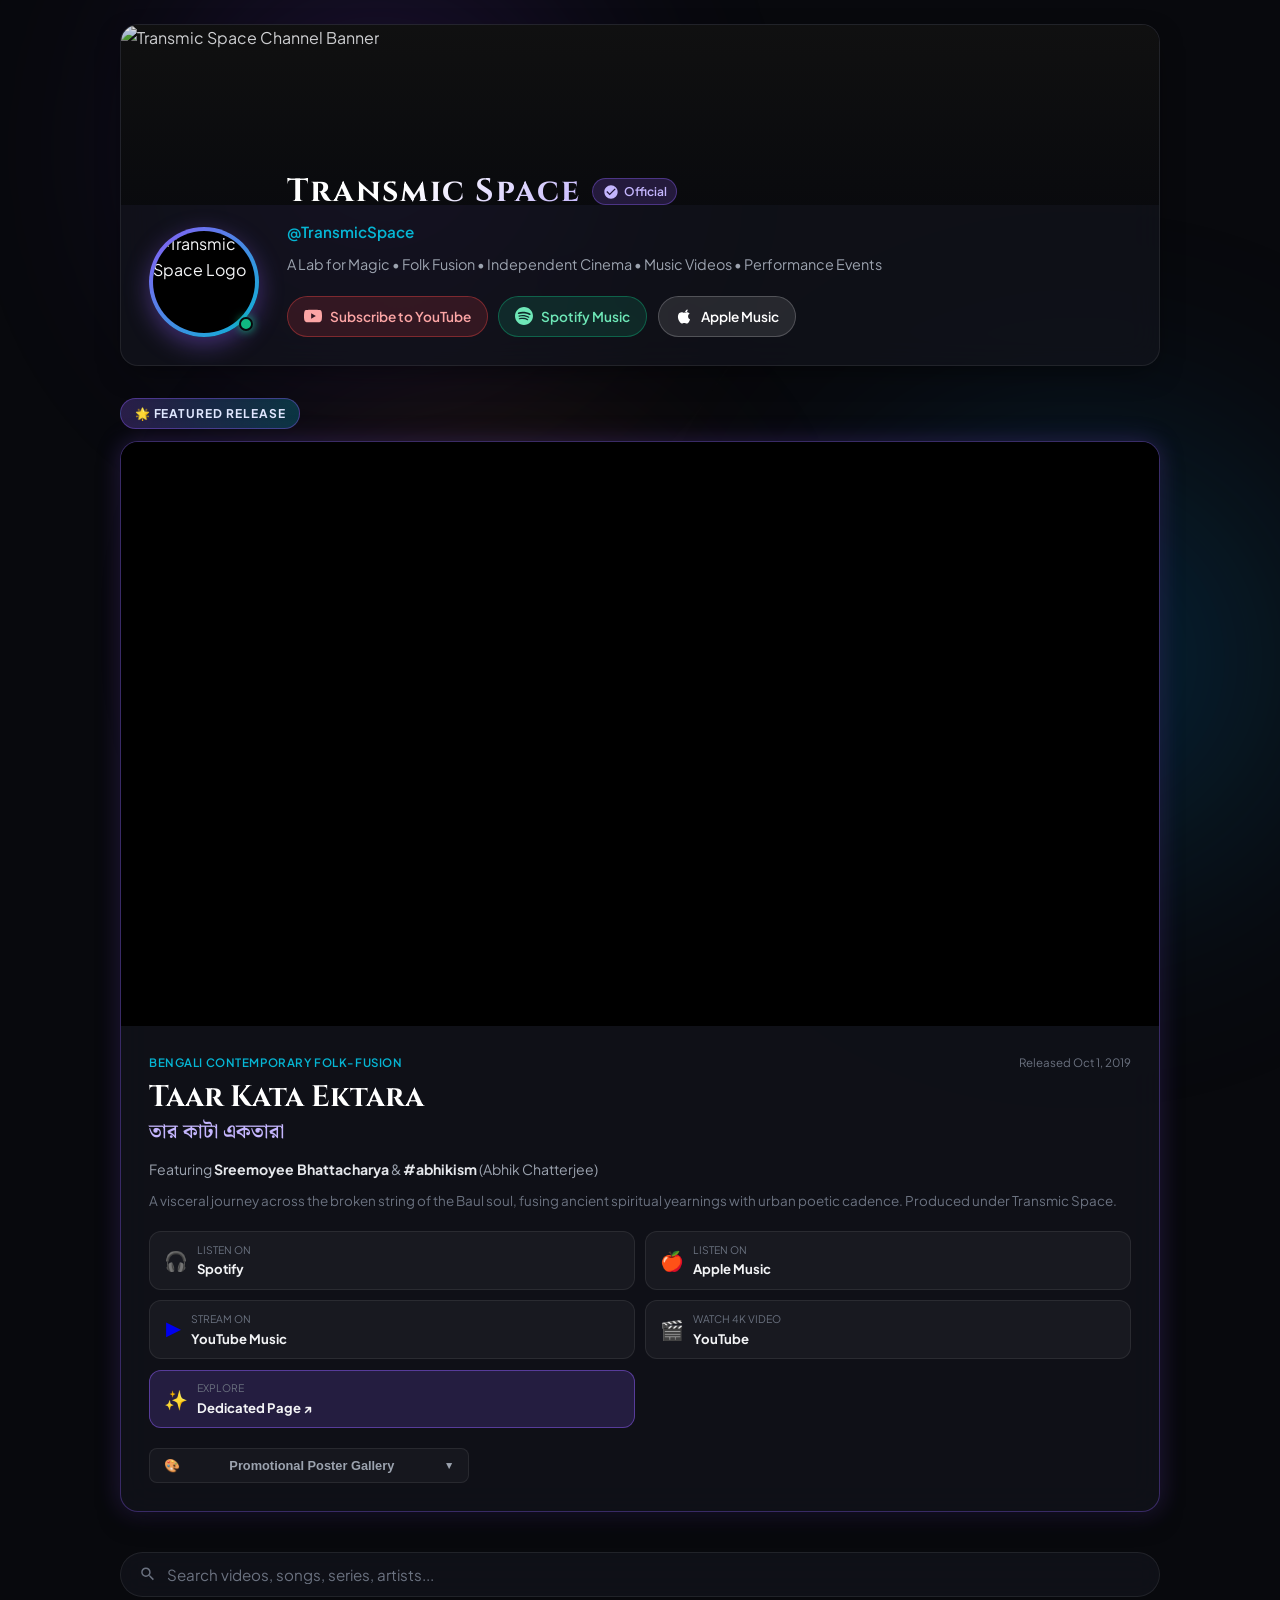
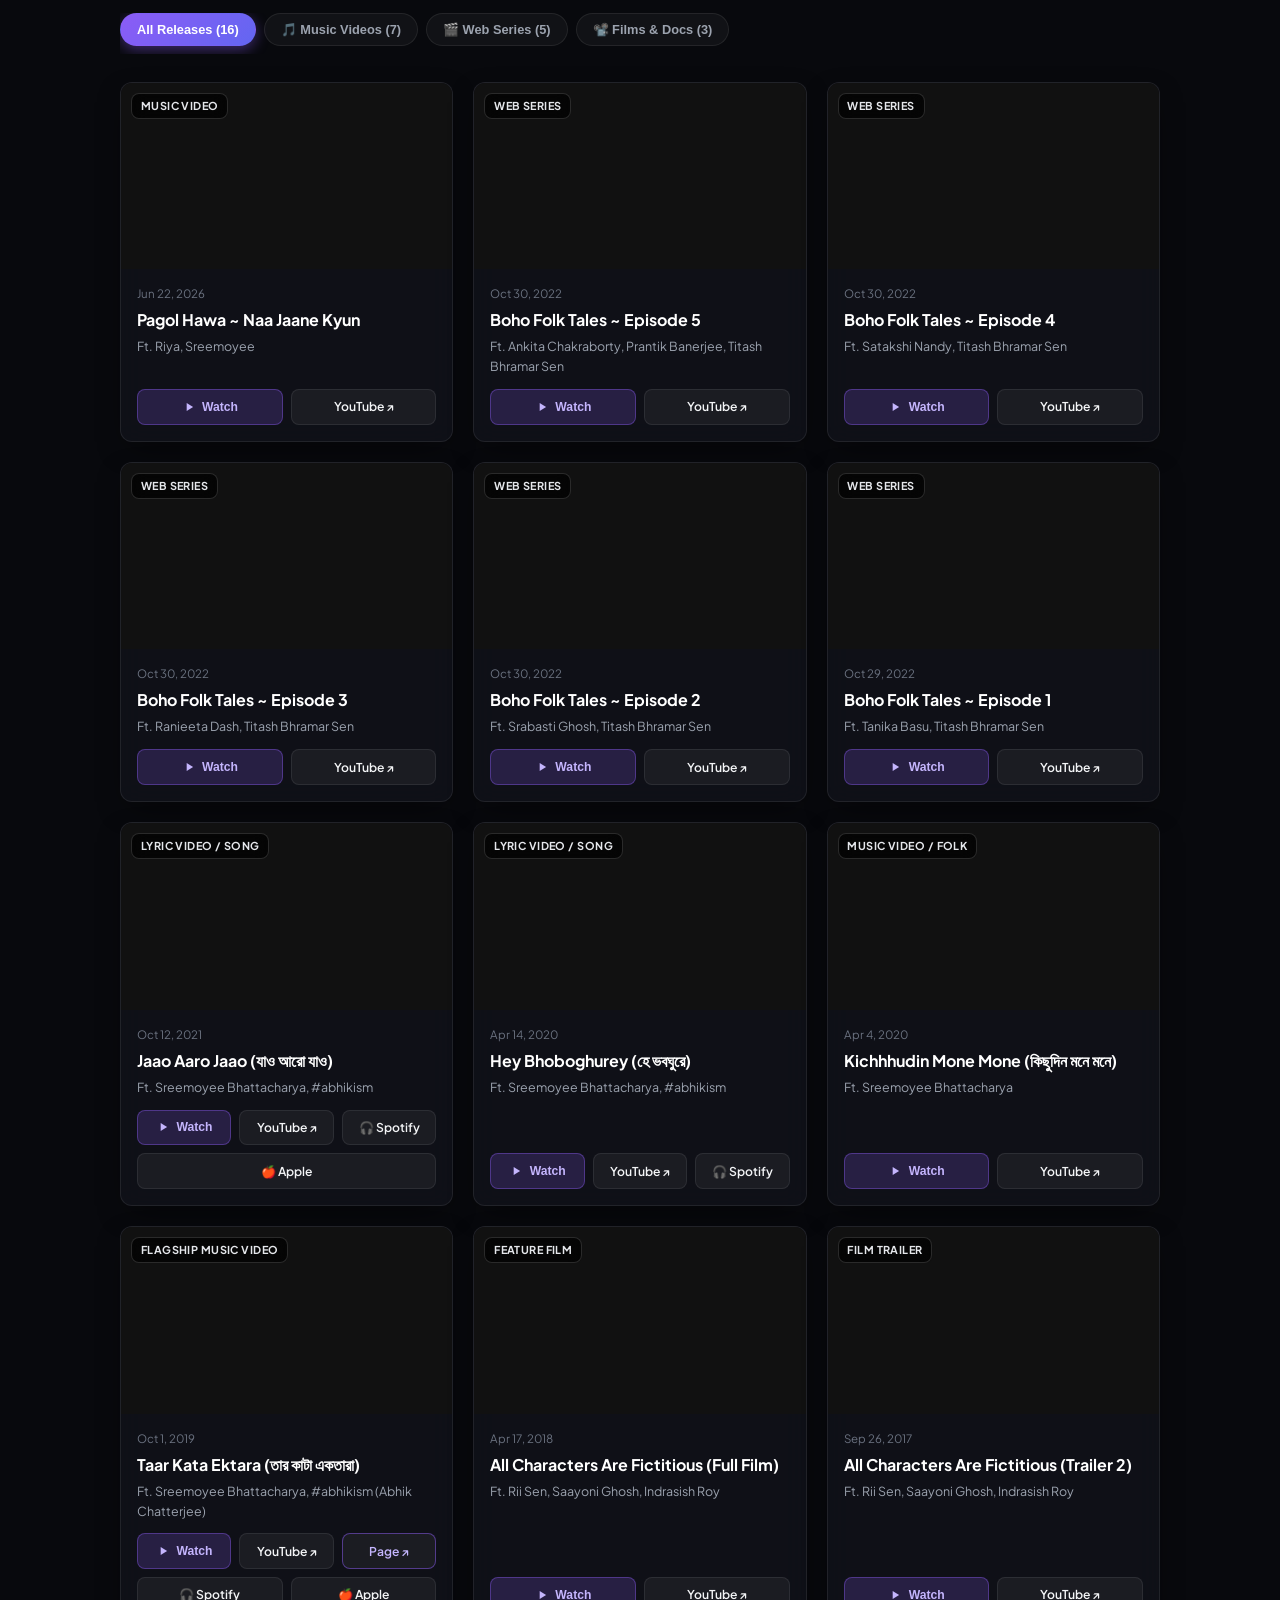
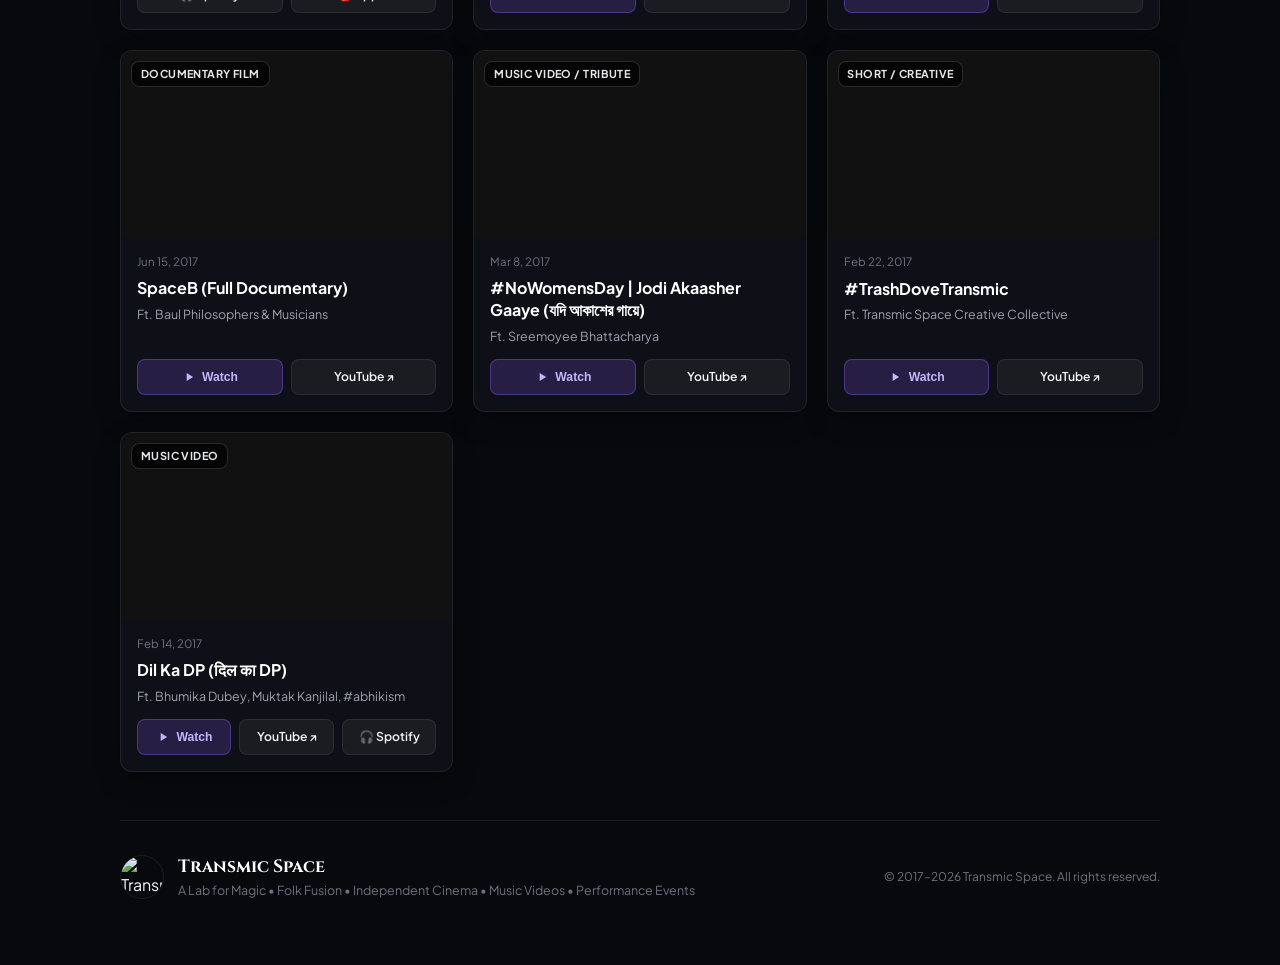
==== commit 65aa7293: "docs(transmic): update global description to 'A Lab for Magic' with 'Performance Events' in bio, foo" ====
--- a/04_LINKTREE/index.html
+++ b/04_LINKTREE/index.html
@@ -4,12 +4,12 @@
   <meta charset="UTF-8">
   <meta name="viewport" content="width=device-width, initial-scale=1.0">
   <title>Transmic Space — Official Creative Hub & Catalog</title>
-  <meta name="description" content="Transmic Space official audiovisual hub, music videos, web series, and independent cinema. Home of Taar Kata Ektara, Boho Folk Tales, and folk-fusion productions.">
+  <meta name="description" content="Transmic Space — A Lab for Magic • Folk Fusion • Independent Cinema • Music Videos • Performance Events. Home of Taar Kata Ektara, Boho Folk Tales, and folk-fusion productions.">
   
   <!-- OpenGraph / Social Media -->
   <meta property="og:type" content="website">
   <meta property="og:title" content="Transmic Space — Official Creative Hub">
-  <meta property="og:description" content="Audiovisual productions, folk-fusion music videos, web series, and independent cinema from Transmic Space.">
+  <meta property="og:description" content="Transmic Space: A Lab for Magic • Folk Fusion • Independent Cinema • Music Videos • Performance Events.">
   <meta property="og:image" content="./03_ASSETS/03_IMAGES/Channel_Branding/transmic_space_banner.jpg">
   
   <!-- Favicon -->
@@ -55,7 +55,8 @@
           </div>
           <p class="brand-handle">@TransmicSpace</p>
           <p class="brand-bio">
-            Boutique Creative Label &amp; Audiovisual Production Space • Folk Fusion • Independent Cinema • Music Videos
+            A Lab for Magic • Folk Fusion • Independent Cinema • Music Videos • Performance Events
+          </p>
           <!-- Direct Channel Action Buttons -->
           <div class="quick-links">
             <a href="https://www.youtube.com/@TransmicSpace?sub_confirmation=1" target="_blank" rel="noopener" class="btn btn-yt">
@@ -214,7 +215,7 @@
           <img src="./03_ASSETS/03_IMAGES/Channel_Branding/transmic_space_logo.png" alt="Transmic Space" class="footer-logo">
           <div>
             <h3>Transmic Space</h3>
-            <p>Boutique Creative Label &amp; Audiovisual Production Space</p>
+            <p>A Lab for Magic • Folk Fusion • Independent Cinema • Music Videos • Performance Events</p>
           </div>
         </div>
         <div class="footer-legal">
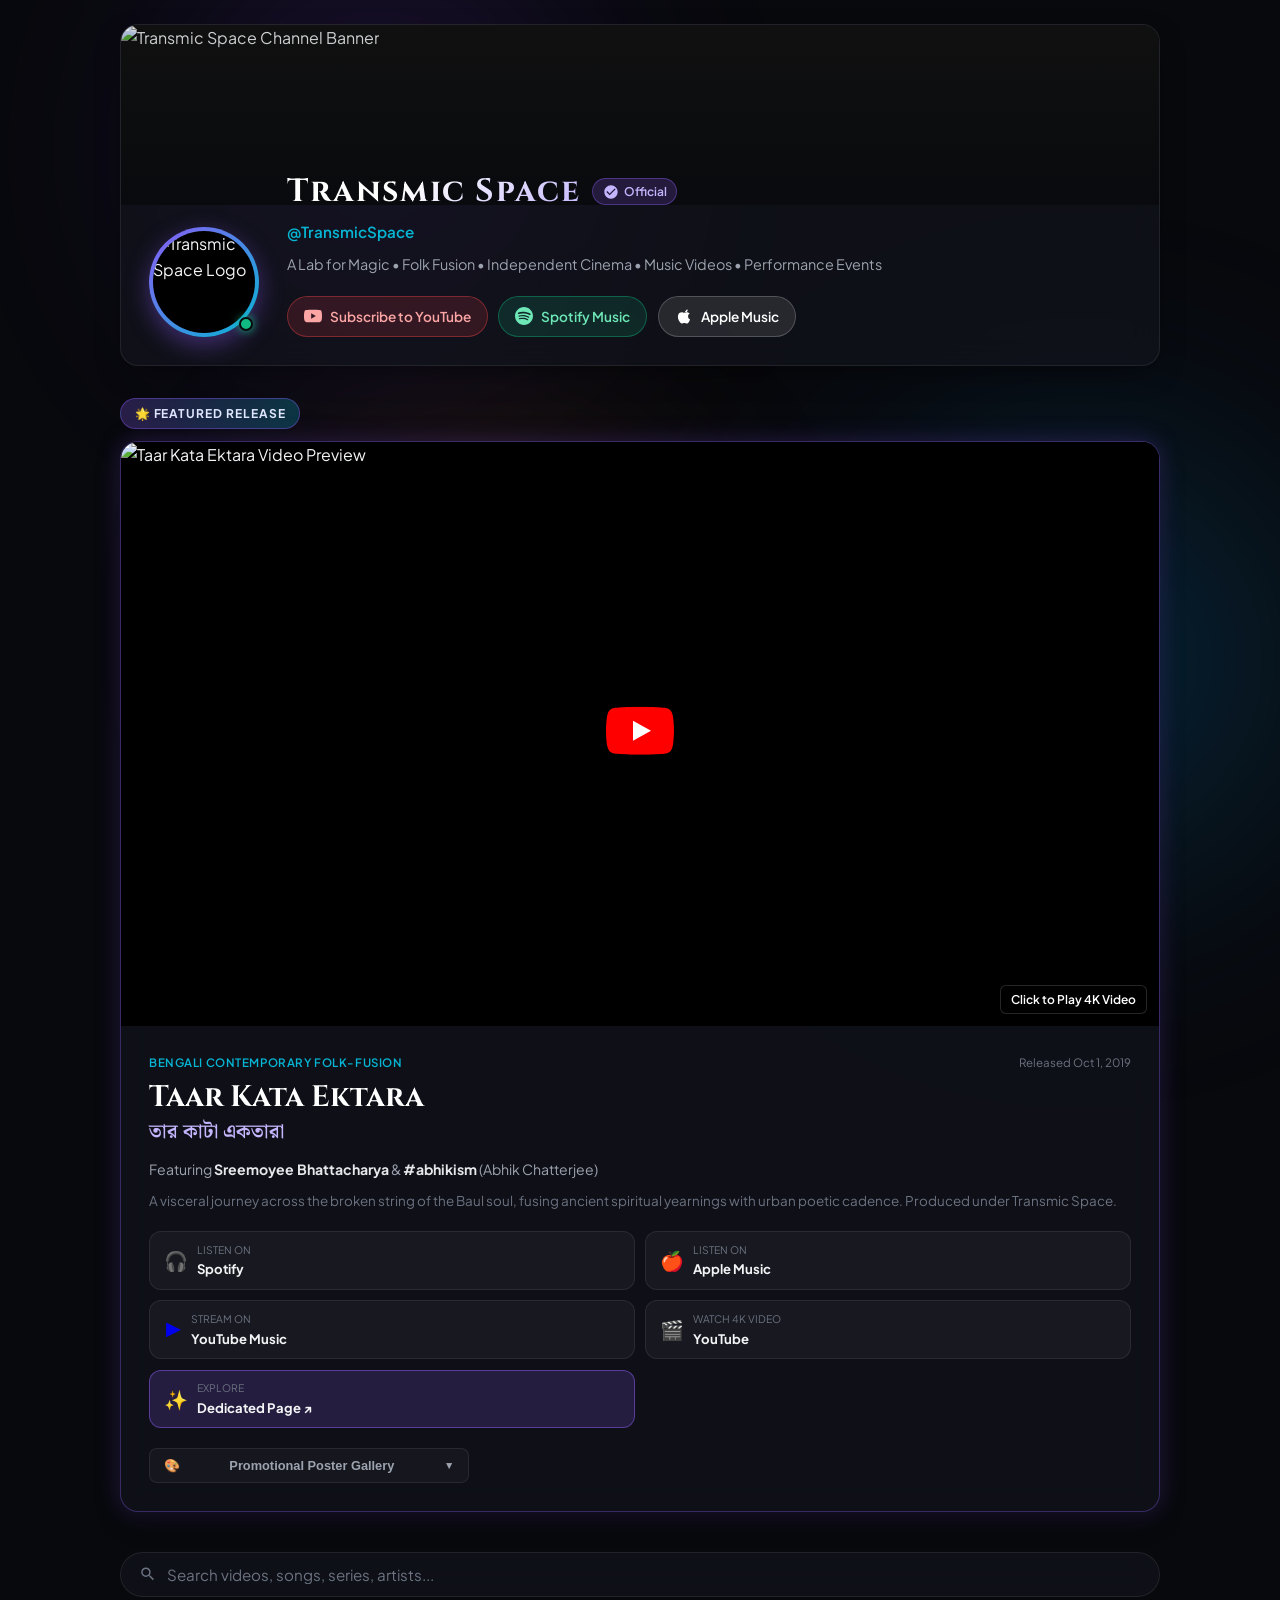
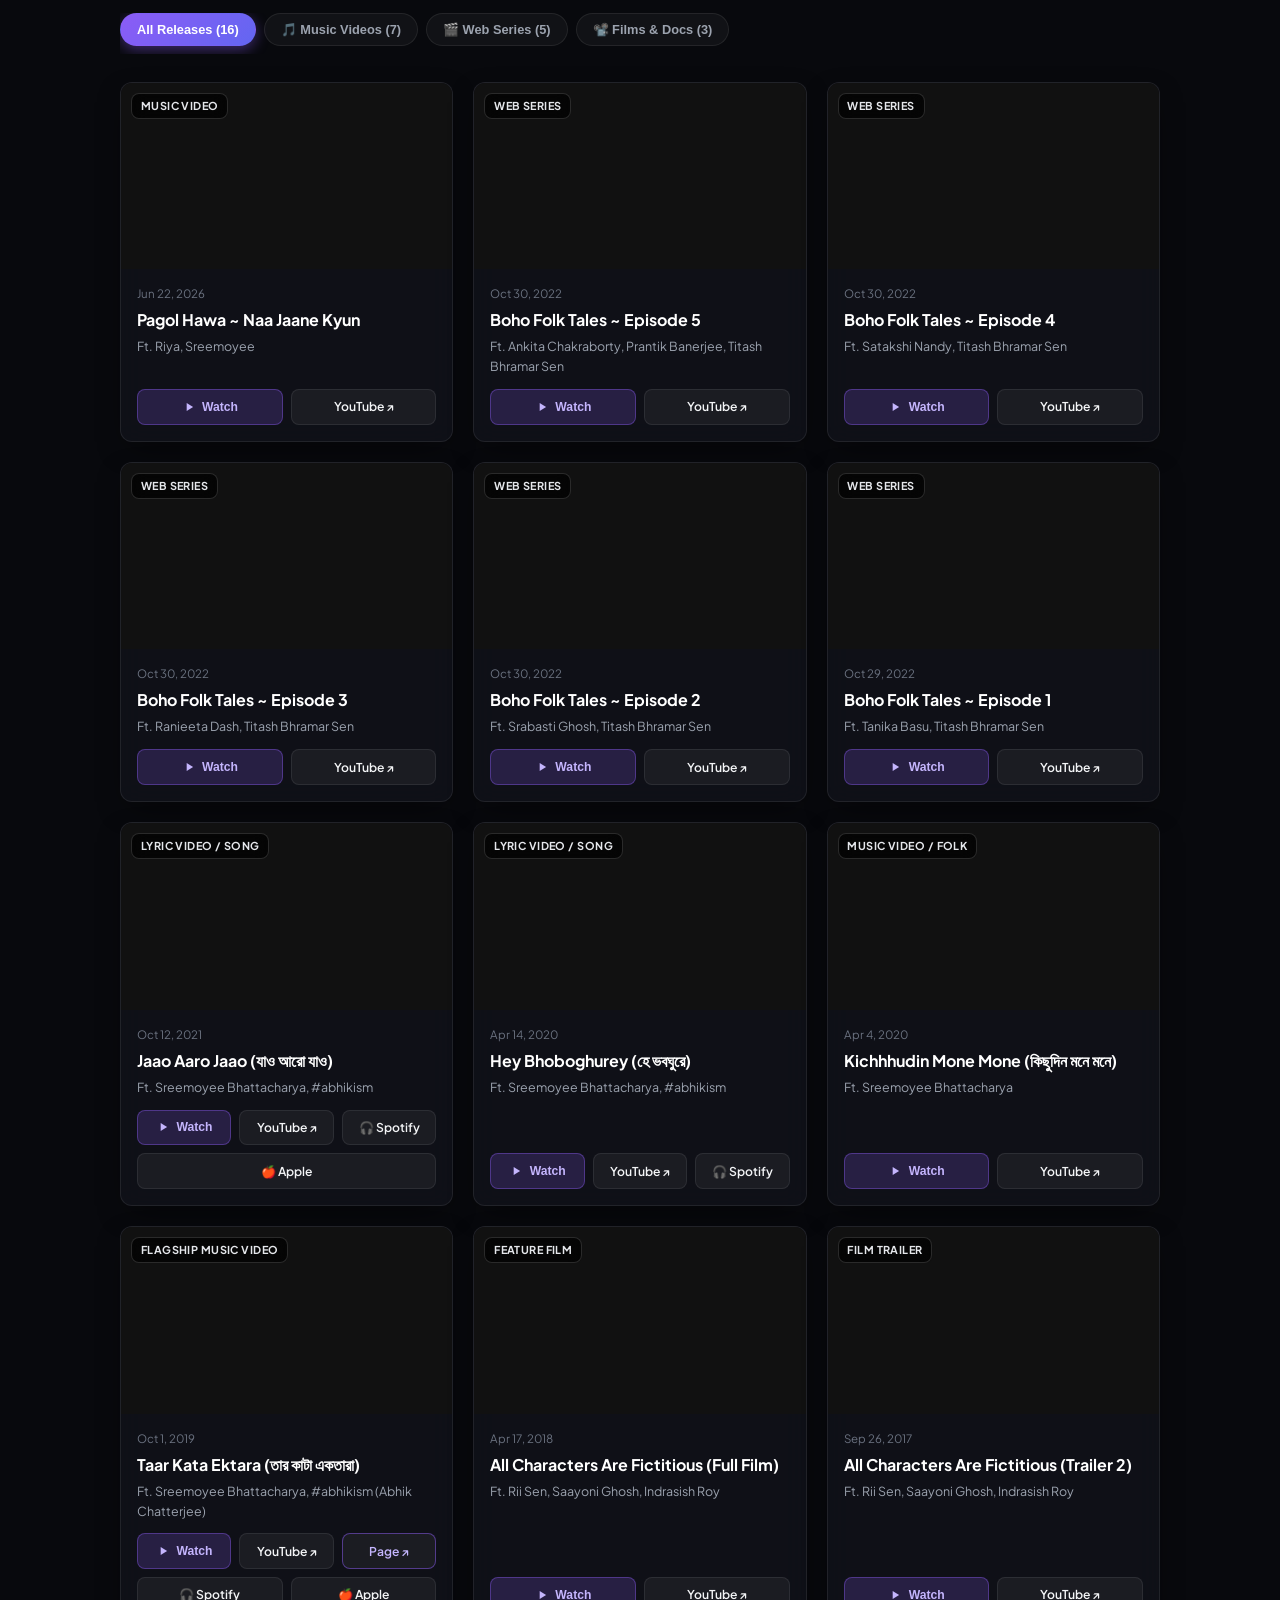
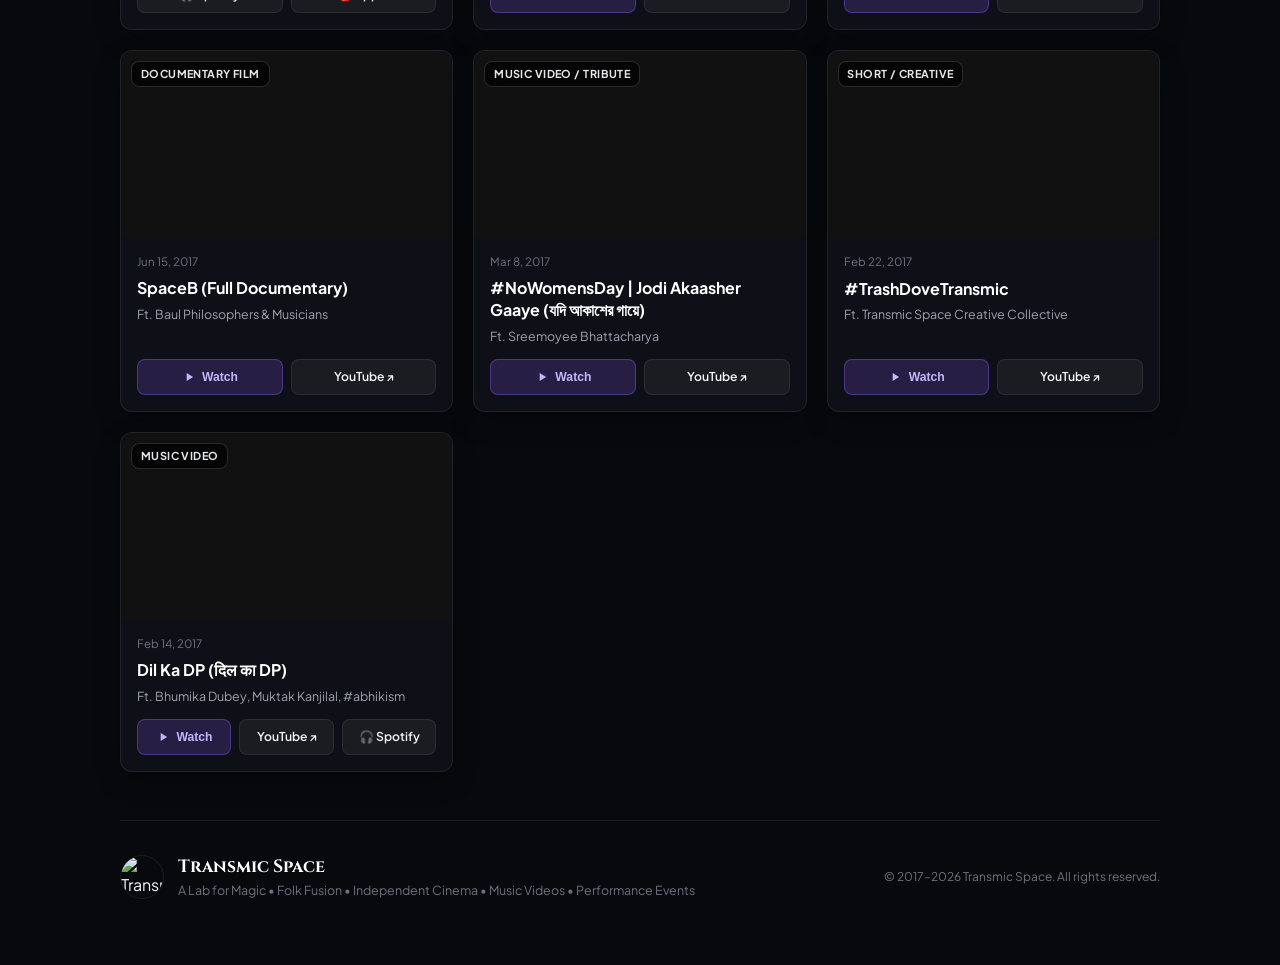
==== commit 82d997ca: "perf(web): deploy Lite YouTube Facade, Skeleton Shimmer, and Universal WebP asset suite (banner, 16 " ====
--- a/04_LINKTREE/index.html
+++ b/04_LINKTREE/index.html
@@ -13,7 +13,12 @@
   <meta property="og:image" content="./03_ASSETS/03_IMAGES/Channel_Branding/transmic_space_banner.jpg">
   
   <!-- Favicon -->
-  <link rel="icon" type="image/png" href="./03_ASSETS/03_IMAGES/Channel_Branding/transmic_space_logo.png">
+  <link rel="icon" type="image/png" href="./03_ASSETS/03_IMAGES/Channel_Branding/favicon.png">
+
+  <!-- Performance Preload & Preconnect -->
+  <link rel="preload" as="image" href="./03_ASSETS/03_IMAGES/Channel_Branding/transmic_space_banner.webp" type="image/webp">
+  <link rel="dns-prefetch" href="https://www.youtube.com">
+  <link rel="preconnect" href="https://www.youtube.com" crossorigin>
   
   <!-- Fonts -->
   <link rel="preconnect" href="https://fonts.googleapis.com">
@@ -33,13 +38,16 @@
     <!-- Top Channel Banner -->
     <header class="channel-header">
       <div class="banner-container">
-        <img src="./03_ASSETS/03_IMAGES/Channel_Branding/transmic_space_banner.jpg" alt="Transmic Space Channel Banner" class="banner-img">
+        <picture>
+          <source srcset="./03_ASSETS/03_IMAGES/Channel_Branding/transmic_space_banner.webp" type="image/webp">
+          <img src="./03_ASSETS/03_IMAGES/Channel_Branding/transmic_space_banner.jpg" alt="Transmic Space Channel Banner" class="banner-img" width="1920" height="1080" fetchpriority="high">
+        </picture>
         <div class="banner-overlay"></div>
       </div>
       
       <div class="profile-card">
         <div class="avatar-ring">
-          <img src="./03_ASSETS/03_IMAGES/Channel_Branding/transmic_space_logo.png" alt="Transmic Space Logo" class="profile-avatar">
+          <img src="./03_ASSETS/03_IMAGES/Channel_Branding/transmic_space_logo.webp" alt="Transmic Space Logo" class="profile-avatar" width="110" height="110">
           <span class="pulse-indicator"></span>
         </div>
         
@@ -90,14 +98,15 @@
       
       <div class="spotlight-card horizontal">
         <div class="spotlight-video-pane">
-          <div class="video-embed-wrapper">
-            <iframe 
-              src="https://www.youtube.com/embed/_PXjXY4ZAB8?enablejsapi=1&origin=https://se7enxt.github.io" 
-              title="Taar Kata Ektara Official Video" 
-              frameborder="0" 
-              allow="accelerometer; autoplay; clipboard-write; encrypted-media; gyroscope; picture-in-picture; web-share" 
-              allowfullscreen>
-            </iframe>
+          <div class="video-embed-wrapper lite-youtube-facade" id="spotlightFacade" onclick="loadSpotlightPlayer('_PXjXY4ZAB8')" onkeydown="if(event.key==='Enter'||event.key===' ')loadSpotlightPlayer('_PXjXY4ZAB8')" role="button" tabindex="0" aria-label="Play Taar Kata Ektara official 4K music video">
+            <img src="./03_ASSETS/03_IMAGES/Thumbnails/10__PXjXY4ZAB8_Taar_Kata_Ektara__তর_কট_একতর.webp" alt="Taar Kata Ektara Video Preview" class="facade-poster" width="854" height="480">
+            <div class="facade-play-btn" aria-hidden="true">
+              <svg viewBox="0 0 68 48" width="68" height="48">
+                <path class="play-bg" d="M66.52 7.74c-.78-2.93-2.49-5.41-5.42-6.19C55.79.13 34 0 34 0S12.21.13 6.9 1.55c-2.93.78-4.63 3.26-5.42 6.19C.06 13.05 0 24 0 24s.06 10.95 1.48 16.26c.78 2.93 2.49 5.41 5.42 6.19C12.21 47.87 34 48 34 48s21.79-.13 27.1-1.55c2.93-.78 4.64-3.26 5.42-6.19C67.94 34.95 68 24 68 24s-.06-10.95-1.48-16.26z" fill="#ff0000"/>
+                <path d="M45 24L27 14v20" fill="#ffffff"/>
+              </svg>
+            </div>
+            <span class="facade-badge">Click to Play 4K Video</span>
           </div>
         </div>
         
@@ -167,15 +176,15 @@
           <div class="drawer-content" id="gallery-drawer">
             <div class="posters-grid">
               <div class="poster-item">
-                <img src="./03_ASSETS/03_IMAGES/Taar_Kata_Ektara/poster_crimson_noir.png" alt="Crimson Noir Master Edition" onclick="openLightbox(this.src)">
+                <img src="./03_ASSETS/03_IMAGES/Taar_Kata_Ektara/poster_crimson_noir.webp" alt="Crimson Noir Master Edition" onclick="openLightbox(this.src)" loading="lazy" width="800" height="1000">
                 <span>Crimson Noir Master</span>
               </div>
               <div class="poster-item">
-                <img src="./03_ASSETS/03_IMAGES/Taar_Kata_Ektara/poster_silver_mist.png" alt="Silver Mist Edition" onclick="openLightbox(this.src)">
+                <img src="./03_ASSETS/03_IMAGES/Taar_Kata_Ektara/poster_silver_mist.webp" alt="Silver Mist Edition" onclick="openLightbox(this.src)" loading="lazy" width="800" height="1000">
                 <span>Silver Mist Edition</span>
               </div>
               <div class="poster-item">
-                <img src="./03_ASSETS/03_IMAGES/Taar_Kata_Ektara/poster_minimalist_a24.png" alt="Minimalist A24 Edition" onclick="openLightbox(this.src)">
+                <img src="./03_ASSETS/03_IMAGES/Taar_Kata_Ektara/poster_minimalist_a24.webp" alt="Minimalist A24 Edition" onclick="openLightbox(this.src)" loading="lazy" width="800" height="1000">
                 <span>Minimalist A24 Edition</span>
               </div>
             </div>
@@ -202,9 +211,40 @@
         </div>
       </div>
 
-      <!-- Video Grid Container -->
+      <!-- Video Grid Container with Instant Skeleton Placeholders -->
       <div class="cards-grid" id="releasesGrid">
-        <!-- Rendered via JavaScript -->
+        <article class="release-card skeleton-card">
+          <div class="card-thumb-wrap skeleton-box"></div>
+          <div class="card-body">
+            <div class="skeleton-line skeleton-date"></div>
+            <div class="skeleton-line skeleton-title"></div>
+            <div class="skeleton-line skeleton-artist"></div>
+          </div>
+        </article>
+        <article class="release-card skeleton-card">
+          <div class="card-thumb-wrap skeleton-box"></div>
+          <div class="card-body">
+            <div class="skeleton-line skeleton-date"></div>
+            <div class="skeleton-line skeleton-title"></div>
+            <div class="skeleton-line skeleton-artist"></div>
+          </div>
+        </article>
+        <article class="release-card skeleton-card">
+          <div class="card-thumb-wrap skeleton-box"></div>
+          <div class="card-body">
+            <div class="skeleton-line skeleton-date"></div>
+            <div class="skeleton-line skeleton-title"></div>
+            <div class="skeleton-line skeleton-artist"></div>
+          </div>
+        </article>
+        <article class="release-card skeleton-card">
+          <div class="card-thumb-wrap skeleton-box"></div>
+          <div class="card-body">
+            <div class="skeleton-line skeleton-date"></div>
+            <div class="skeleton-line skeleton-title"></div>
+            <div class="skeleton-line skeleton-artist"></div>
+          </div>
+        </article>
       </div>
     </main>
 
@@ -212,7 +252,7 @@
     <footer class="site-footer">
       <div class="footer-content">
         <div class="footer-brand">
-          <img src="./03_ASSETS/03_IMAGES/Channel_Branding/transmic_space_logo.png" alt="Transmic Space" class="footer-logo">
+          <img src="./03_ASSETS/03_IMAGES/Channel_Branding/transmic_space_logo.webp" alt="Transmic Space" class="footer-logo" width="36" height="36">
           <div>
             <h3>Transmic Space</h3>
             <p>A Lab for Magic • Folk Fusion • Independent Cinema • Music Videos • Performance Events</p>
--- a/04_LINKTREE/style.css
+++ b/04_LINKTREE/style.css
@@ -1151,3 +1151,112 @@
   color: var(--accent-cyan);
   font-family: monospace;
 }
+
+/* ==========================================================================
+   PERFORMANCE SUITE: Lite YouTube Facade & Skeleton Loading
+   ========================================================================== */
+
+/* Lite YouTube Facade */
+.lite-youtube-facade {
+  cursor: pointer;
+  background-color: #000;
+  display: block;
+}
+
+.lite-youtube-facade .facade-poster {
+  position: absolute;
+  top: 0;
+  left: 0;
+  width: 100%;
+  height: 100%;
+  object-fit: cover;
+  transition: opacity 0.3s ease, transform 0.4s ease;
+}
+
+.lite-youtube-facade:hover .facade-poster {
+  transform: scale(1.03);
+  opacity: 0.92;
+}
+
+.lite-youtube-facade .facade-play-btn {
+  position: absolute;
+  top: 50%;
+  left: 50%;
+  transform: translate(-50%, -50%);
+  z-index: 2;
+  filter: drop-shadow(0 4px 16px rgba(0, 0, 0, 0.6));
+  transition: transform 0.25s cubic-bezier(0.34, 1.56, 0.64, 1), filter 0.25s ease;
+}
+
+.lite-youtube-facade:hover .facade-play-btn {
+  transform: translate(-50%, -50%) scale(1.15);
+  filter: drop-shadow(0 6px 24px rgba(255, 0, 0, 0.7));
+}
+
+.lite-youtube-facade .facade-badge {
+  position: absolute;
+  bottom: 12px;
+  right: 12px;
+  background: rgba(0, 0, 0, 0.75);
+  backdrop-filter: blur(8px);
+  color: #fff;
+  font-size: 0.75rem;
+  font-weight: 600;
+  padding: 4px 10px;
+  border-radius: 6px;
+  border: 1px solid rgba(255, 255, 255, 0.15);
+  z-index: 2;
+  pointer-events: none;
+}
+
+.lite-youtube-facade.playing .facade-poster,
+.lite-youtube-facade.playing .facade-play-btn,
+.lite-youtube-facade.playing .facade-badge {
+  display: none;
+}
+
+/* Skeleton Loading Shimmer for Releases Grid */
+@keyframes skeleton-shimmer {
+  0% { background-position: -200% 0; }
+  100% { background-position: 200% 0; }
+}
+
+.skeleton-card {
+  pointer-events: none;
+  min-height: 280px;
+}
+
+.skeleton-box, .skeleton-line {
+  background: linear-gradient(90deg, rgba(255, 255, 255, 0.03) 25%, rgba(255, 255, 255, 0.08) 50%, rgba(255, 255, 255, 0.03) 75%);
+  background-size: 200% 100%;
+  animation: skeleton-shimmer 1.5s infinite;
+  border-radius: 6px;
+}
+
+.skeleton-box {
+  width: 100%;
+  height: 100%;
+}
+
+.skeleton-line {
+  height: 12px;
+  margin-bottom: 8px;
+}
+
+.skeleton-date {
+  width: 32%;
+  height: 10px;
+  margin-bottom: 10px;
+}
+
+.skeleton-title {
+  width: 85%;
+  height: 18px;
+  margin-bottom: 10px;
+}
+
+.skeleton-artist {
+  width: 55%;
+  height: 12px;
+}
+
